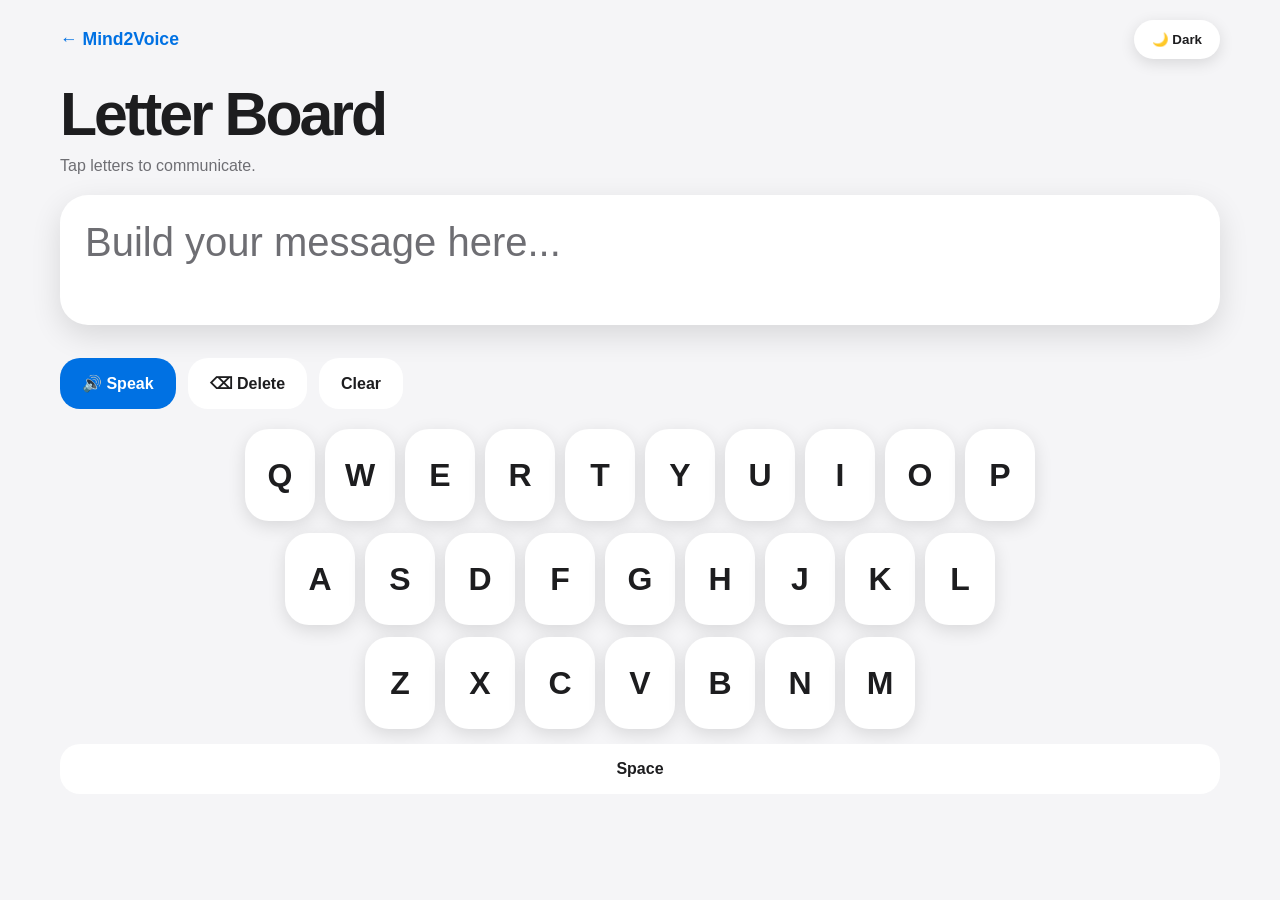
==== letterboard.html @ ad6561d9 "new" ====
<!DOCTYPE html>
<html lang="en">
<head>
<meta charset="UTF-8">
<meta name="viewport" content="width=device-width, initial-scale=1.0, viewport-fit=cover">

<meta name="apple-mobile-web-app-capable" content="yes">
<meta name="apple-mobile-web-app-title" content="Mind2Voice">

<title>Letter Board | Mind2Voice</title>

<style>

:root{
    --bg:#f5f5f7;
    --panel:#ffffff;
    --text:#1d1d1f;
    --muted:#6e6e73;
    --primary:#0071e3;
    --shadow:rgba(0,0,0,.12);
    --border:rgba(0,0,0,.08);
}

body.dark{
    --bg:#000000;
    --panel:#1c1c1e;
    --text:#f5f5f7;
    --muted:#a1a1a6;
    --primary:#0a84ff;
    --shadow:rgba(0,0,0,.4);
    --border:rgba(255,255,255,.1);
}

*{
    box-sizing:border-box;
    margin:0;
    padding:0;
}

body{
    background:var(--bg);
    color:var(--text);

    font-family:
    -apple-system,
    BlinkMacSystemFont,
    "SF Pro Display",
    "Segoe UI",
    sans-serif;

    min-height:100vh;

    transition:.25s;
}

.app{
    max-width:1200px;
    margin:auto;
    padding:20px;
}

.topbar{
    display:flex;
    justify-content:space-between;
    align-items:center;
    margin-bottom:20px;
}

.home-link{
    text-decoration:none;
    color:var(--primary);
    font-weight:700;
    font-size:1.1rem;
}

.theme-btn{
    border:none;
    border-radius:999px;
    padding:12px 18px;
    cursor:pointer;
    font-weight:700;

    color:var(--text);
    background:var(--panel);

    box-shadow:0 4px 15px var(--shadow);
}

h1{
    font-size:clamp(2rem,5vw,3.8rem);
    letter-spacing:-0.05em;
}

.subtitle{
    margin-top:8px;
    color:var(--muted);
    margin-bottom:20px;
}

.message{
    min-height:130px;

    background:var(--panel);

    border-radius:28px;

    padding:25px;

    font-size:
    clamp(1.7rem,4vw,2.5rem);

    box-shadow:
    0 10px 30px var(--shadow);

    margin-bottom:15px;

    overflow-wrap:anywhere;
}

.message:empty::before{
    content:"Build your message here...";
    color:var(--muted);
}

/* Prediction Bar */

.predictions{
    display:flex;
    flex-wrap:wrap;
    gap:10px;

    margin-bottom:18px;
}

.suggestion{

    border:none;

    border-radius:999px;

    padding:14px 18px;

    background:#e8f1ff;

    color:#0071e3;

    font-weight:700;

    cursor:pointer;

    font-size:1rem;
}

body.dark .suggestion{
    background:#11345a;
    color:#6eb8ff;
}

/* Controls */

.controls{
    display:flex;
    flex-wrap:wrap;
    gap:12px;
    margin-bottom:20px;
}

.action{

    border:none;

    border-radius:20px;

    padding:16px 22px;

    cursor:pointer;

    font-weight:700;

    font-size:1rem;
}

.primary{
    background:var(--primary);
    color:white;
}

.secondary{
    background:var(--panel);
    color:var(--text);
}

/* Keyboard */

.keyboard{
    display:flex;
    flex-direction:column;
    gap:12px;
}

.keyboard-row{
    display:flex;
    justify-content:center;
    gap:10px;
}

.key{

    min-width:70px;

    min-height:92px;

    border:none;

    border-radius:24px;

    background:var(--panel);

    color:var(--text);

    font-size:2rem;

    font-weight:800;

    cursor:pointer;

    box-shadow:
    0 5px 18px var(--shadow);

    transition:.15s;
}

.key:hover{
    transform:translateY(-2px);
}

.key:active{
    transform:scale(.96);
}

.space-btn{
    margin-top:15px;
    width:100%;
}

.status{
    margin-top:12px;
    color:var(--muted);
}

@media(max-width:768px){

    .key{
        min-width:0;
        flex:1;
        min-height:82px;
        font-size:1.7rem;
    }

    .keyboard-row{
        gap:6px;
    }

}

</style>
</head>
<body>

<div class="app">

    <div class="topbar">

        <a href="index.html"
        class="home-link">
            ← Mind2Voice
        </a>

        <button
        id="themeToggle"
        class="theme-btn">
            🌙 Dark
        </button>

    </div>

    <h1>Letter Board</h1>

    <p class="subtitle">
        Tap letters to communicate.
    </p>

    <div
    id="message"
    class="message"></div>

    <div
    id="predictions"
    class="predictions"></div>

    <div class="controls">

        <button
        id="speak"
        class="action primary">
            🔊 Speak
        </button>

        <button
        id="backspace"
        class="action secondary">
            ⌫ Delete
        </button>

        <button
        id="clear"
        class="action secondary">
            Clear
        </button>

    </div>

    <div
    id="keyboard"
    class="keyboard">
    </div>

    <button
    id="space"
    class="action secondary space-btn">
        Space
    </button>

    <p
    id="status"
    class="status">
    </p>

</div>

<script>

const message =
document.getElementById('message');

const status =
document.getElementById('status');

const keyboard =
document.getElementById('keyboard');

/* -------------------------
QWERTY Layout
------------------------- */

const keyboardRows = [

'QWERTYUIOP',
'ASDFGHJKL',
'ZXCVBNM'

];

function speakLetter(letter){

    if(
        !('speechSynthesis' in window)
    ) return;

    speechSynthesis.cancel();

    const utterance =
    new SpeechSynthesisUtterance(letter);

    utterance.rate = 1.2;

    speechSynthesis.speak(
        utterance
    );

}

function updatePredictions(){

    const predictionBar =
    document.getElementById(
    'predictions'
    );

    predictionBar.innerHTML = '';

    const text =
    message.textContent
    .trim()
    .toUpperCase();

    const map = {

        'I':[
            'NEED',
            'WANT',
            'AM'
        ],

        'I NEED':[
            'HELP',
            'WATER',
            'FOOD',
            'BATHROOM'
        ],

        'I WANT':[
            'WATER',
            'HOME',
            'FOOD',
            'TOY'
        ]

    };

    const suggestions =
    map[text] || [];

    suggestions.forEach(word=>{

        const btn =
        document.createElement('button');

        btn.className =
        'suggestion';

        btn.textContent =
        word;

        btn.onclick = ()=>{

            if(message.textContent){
                message.textContent +=
                ' ';
            }

            message.textContent +=
            word;

            updatePredictions();
        };

        predictionBar.appendChild(btn);

    });

}

function addLetter(letter){

    message.textContent += letter;

    speakLetter(letter);

    updatePredictions();

}

keyboardRows.forEach(row=>{

    const rowDiv =
    document.createElement('div');

    rowDiv.className =
    'keyboard-row';

    row.split('').forEach(letter=>{

        const btn =
        document.createElement('button');

        btn.className =
        'key';

        btn.textContent =
        letter;

        btn.onclick =
        ()=>addLetter(letter);

        rowDiv.appendChild(btn);

    });

    keyboard.appendChild(rowDiv);

});

/* Controls */

document.getElementById(
'space'
).onclick = ()=>{

    if(
        message.textContent &&
        !message.textContent.endsWith(' ')
    ){
        message.textContent += ' ';
    }

    updatePredictions();

};

document.getElementById(
'backspace'
).onclick = ()=>{

    message.textContent =
    message.textContent.slice(
    0,
    -1
    );

    updatePredictions();

};

document.getElementById(
'clear'
).onclick = ()=>{

    message.textContent = '';

    status.textContent =
    'Message cleared';

    updatePredictions();

};

document.getElementById(
'speak'
).onclick = ()=>{

    const text =
    message.textContent.trim();

    if(!text){
        status.textContent =
        'Create a message first.';
        return;
    }

    speechSynthesis.cancel();

    const speech =
    new SpeechSynthesisUtterance(
    text);

    speech.rate = .9;

    speech.onstart = ()=>{
        status.textContent =
        'Speaking...';
    };

    speech.onend = ()=>{
        status.textContent =
        '';
    };

    speechSynthesis.speak(
    speech
    );

};

/* Theme */

const themeToggle =
document.getElementById(
'themeToggle'
);

function updateTheme(){

    themeToggle.textContent =
    document.body.classList.contains(
    'dark'
    )
    ? '☀️ Light'
    : '🌙 Dark';

}

themeToggle.onclick = ()=>{

    document.body.classList.toggle(
    'dark'
    );

    localStorage.setItem(
    'theme',
    document.body.classList.contains(
    'dark'
    )
    ? 'dark'
    : 'light'
    );

    updateTheme();

};

const savedTheme =
localStorage.getItem(
'theme'
);

if(savedTheme){
    document.body.classList.toggle(
    'dark',
    savedTheme==='dark'
    );
}

updateTheme();

updatePredictions();

</script>

</body>
</html>
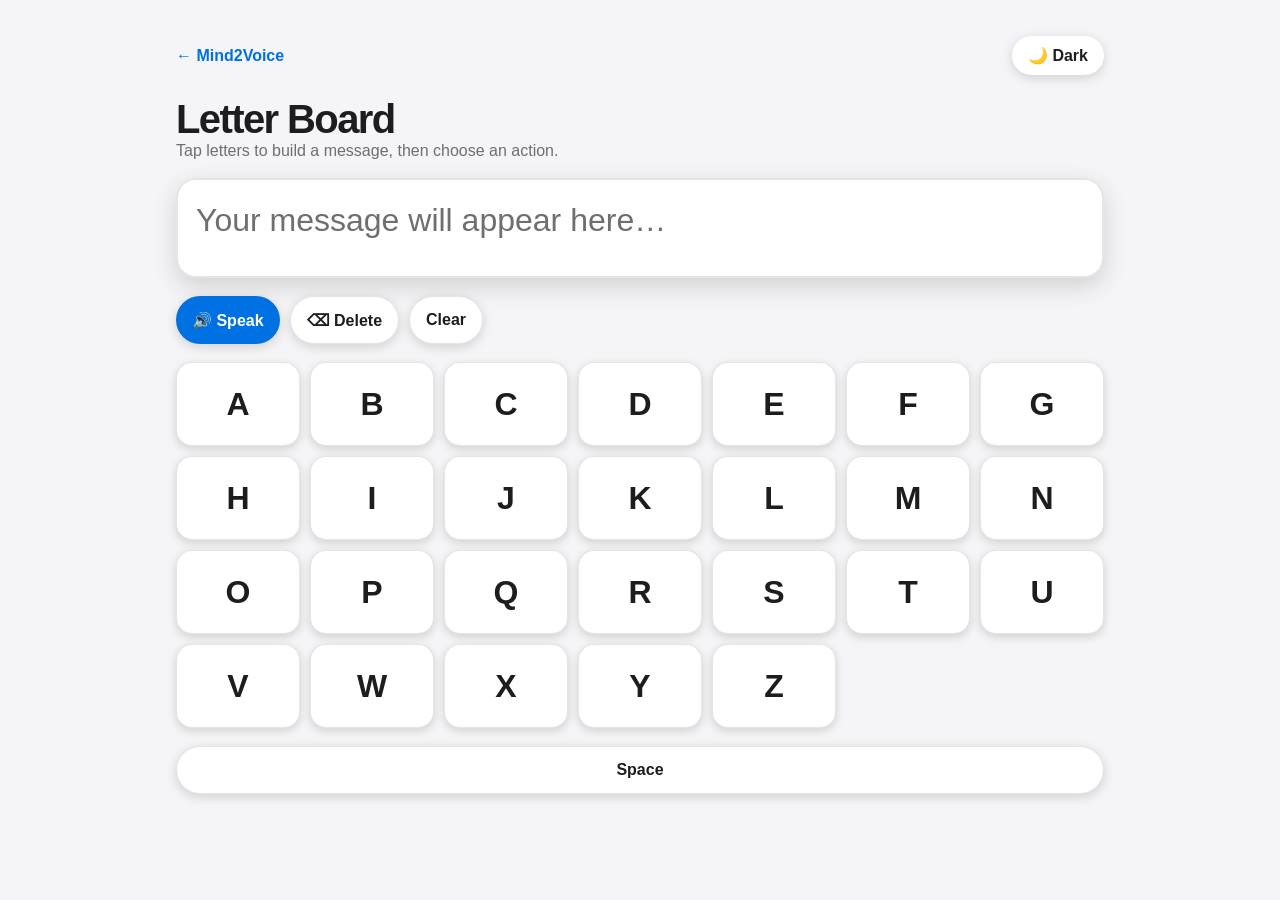
==== commit 664e4874: "new" ====
--- a/letterboard.html
+++ b/letterboard.html
@@ -3,629 +3,69 @@
 <head>
 <meta charset="UTF-8">
 <meta name="viewport" content="width=device-width, initial-scale=1.0, viewport-fit=cover">
-
 <meta name="apple-mobile-web-app-capable" content="yes">
+<meta name="apple-mobile-web-app-status-bar-style" content="default">
 <meta name="apple-mobile-web-app-title" content="Mind2Voice">
-
 <title>Letter Board | Mind2Voice</title>
-
 <style>
-
-:root{
-    --bg:#f5f5f7;
-    --panel:#ffffff;
-    --text:#1d1d1f;
-    --muted:#6e6e73;
-    --primary:#0071e3;
-    --shadow:rgba(0,0,0,.12);
-    --border:rgba(0,0,0,.08);
-}
-
-body.dark{
-    --bg:#000000;
-    --panel:#1c1c1e;
-    --text:#f5f5f7;
-    --muted:#a1a1a6;
-    --primary:#0a84ff;
-    --shadow:rgba(0,0,0,.4);
-    --border:rgba(255,255,255,.1);
-}
-
-*{
-    box-sizing:border-box;
-    margin:0;
-    padding:0;
-}
-
-body{
-    background:var(--bg);
-    color:var(--text);
-
-    font-family:
-    -apple-system,
-    BlinkMacSystemFont,
-    "SF Pro Display",
-    "Segoe UI",
-    sans-serif;
-
-    min-height:100vh;
-
-    transition:.25s;
-}
-
-.app{
-    max-width:1200px;
-    margin:auto;
-    padding:20px;
-}
-
-.topbar{
-    display:flex;
-    justify-content:space-between;
-    align-items:center;
-    margin-bottom:20px;
-}
-
-.home-link{
-    text-decoration:none;
-    color:var(--primary);
-    font-weight:700;
-    font-size:1.1rem;
-}
-
-.theme-btn{
-    border:none;
-    border-radius:999px;
-    padding:12px 18px;
-    cursor:pointer;
-    font-weight:700;
-
-    color:var(--text);
-    background:var(--panel);
-
-    box-shadow:0 4px 15px var(--shadow);
-}
-
-h1{
-    font-size:clamp(2rem,5vw,3.8rem);
-    letter-spacing:-0.05em;
-}
-
-.subtitle{
-    margin-top:8px;
-    color:var(--muted);
-    margin-bottom:20px;
-}
-
-.message{
-    min-height:130px;
-
-    background:var(--panel);
-
-    border-radius:28px;
-
-    padding:25px;
-
-    font-size:
-    clamp(1.7rem,4vw,2.5rem);
-
-    box-shadow:
-    0 10px 30px var(--shadow);
-
-    margin-bottom:15px;
-
-    overflow-wrap:anywhere;
-}
-
-.message:empty::before{
-    content:"Build your message here...";
-    color:var(--muted);
-}
-
-/* Prediction Bar */
-
-.predictions{
-    display:flex;
-    flex-wrap:wrap;
-    gap:10px;
-
-    margin-bottom:18px;
-}
-
-.suggestion{
-
-    border:none;
-
-    border-radius:999px;
-
-    padding:14px 18px;
-
-    background:#e8f1ff;
-
-    color:#0071e3;
-
-    font-weight:700;
-
-    cursor:pointer;
-
-    font-size:1rem;
-}
-
-body.dark .suggestion{
-    background:#11345a;
-    color:#6eb8ff;
-}
-
-/* Controls */
-
-.controls{
-    display:flex;
-    flex-wrap:wrap;
-    gap:12px;
-    margin-bottom:20px;
-}
-
-.action{
-
-    border:none;
-
-    border-radius:20px;
-
-    padding:16px 22px;
-
-    cursor:pointer;
-
-    font-weight:700;
-
-    font-size:1rem;
-}
-
-.primary{
-    background:var(--primary);
-    color:white;
-}
-
-.secondary{
-    background:var(--panel);
-    color:var(--text);
-}
-
-/* Keyboard */
-
-.keyboard{
-    display:flex;
-    flex-direction:column;
-    gap:12px;
-}
-
-.keyboard-row{
-    display:flex;
-    justify-content:center;
-    gap:10px;
-}
-
-.key{
-
-    min-width:70px;
-
-    min-height:92px;
-
-    border:none;
-
-    border-radius:24px;
-
-    background:var(--panel);
-
-    color:var(--text);
-
-    font-size:2rem;
-
-    font-weight:800;
-
-    cursor:pointer;
-
-    box-shadow:
-    0 5px 18px var(--shadow);
-
-    transition:.15s;
-}
-
-.key:hover{
-    transform:translateY(-2px);
-}
-
-.key:active{
-    transform:scale(.96);
-}
-
-.space-btn{
-    margin-top:15px;
-    width:100%;
-}
-
-.status{
-    margin-top:12px;
-    color:var(--muted);
-}
-
-@media(max-width:768px){
-
-    .key{
-        min-width:0;
-        flex:1;
-        min-height:82px;
-        font-size:1.7rem;
-    }
-
-    .keyboard-row{
-        gap:6px;
-    }
-
-}
-
+:root{color-scheme:light;--bg:#f5f5f7;--text:#1d1d1f;--muted:#6e6e73;--primary:#0071e3;--panel:#fff;--key:#fff;--border:rgba(0,0,0,.1);--shadow:rgba(0,0,0,.15)}
+body.dark{color-scheme:dark;--bg:#000;--text:#f5f5f7;--muted:#a1a1a6;--primary:#0a84ff;--panel:#1c1c1e;--key:#2c2c2e;--border:rgba(255,255,255,.12);--shadow:rgba(0,0,0,.45)}
+*{box-sizing:border-box}body{margin:0;min-height:100vh;background:var(--bg);color:var(--text);font-family:-apple-system,BlinkMacSystemFont,"Segoe UI",sans-serif;transition:background .2s,color .2s}.app{width:min(100%,1000px);min-height:100vh;margin:auto;padding:clamp(16px,4vw,36px);display:flex;flex-direction:column;gap:18px}.topbar{display:flex;align-items:center;justify-content:space-between;gap:12px}.topbar a,.topbar button{font:inherit}.topbar a{color:var(--primary);text-decoration:none;font-weight:700}.topbar button,.action{border:0;border-radius:999px;padding:10px 16px;background:var(--panel);color:var(--text);font-weight:700;cursor:pointer;box-shadow:0 3px 12px var(--shadow)}h1{font-size:clamp(1.7rem,4vw,2.5rem);letter-spacing:-.04em;margin:4px 0 0}.hint{margin:0;color:var(--muted)}.message{min-height:100px;padding:18px;background:var(--panel);border:2px solid var(--border);border-radius:20px;font-size:clamp(1.4rem,3.5vw,2rem);line-height:1.4;overflow-wrap:anywhere;box-shadow:0 8px 24px var(--shadow)}.message:empty:before{content:"Your message will appear here…";color:var(--muted)}.controls{display:flex;flex-wrap:wrap;gap:10px}.action{background:var(--primary);color:#fff;font-size:1rem;min-height:48px}.action.secondary{background:var(--panel);color:var(--text);border:1px solid var(--border)}.keyboard{display:grid;grid-template-columns:repeat(7,minmax(0,1fr));gap:10px}.key{min-height:clamp(54px,9vw,84px);border:1px solid var(--border);border-radius:16px;background:var(--key);color:var(--text);font-size:clamp(1.2rem,4vw,2rem);font-weight:700;cursor:pointer;box-shadow:0 3px 10px var(--shadow);touch-action:manipulation}.key:active,.action:active{transform:scale(.97)}button:focus-visible,a:focus-visible{outline:3px solid var(--primary);outline-offset:3px}.status{min-height:1.4em;color:var(--muted);font-size:.9rem}.space-action{width:100%}@media(max-width:520px){.app{padding:16px 12px}.keyboard{gap:7px}.key{border-radius:12px}.message{min-height:86px}.controls{gap:8px}.action{flex:1;padding:10px 12px}}
 </style>
 </head>
 <body>
-
-<div class="app">
-
-    <div class="topbar">
-
-        <a href="index.html"
-        class="home-link">
-            ← Mind2Voice
-        </a>
-
-        <button
-        id="themeToggle"
-        class="theme-btn">
-            🌙 Dark
-        </button>
-
-    </div>
-
-    <h1>Letter Board</h1>
-
-    <p class="subtitle">
-        Tap letters to communicate.
-    </p>
-
-    <div
-    id="message"
-    class="message"></div>
-
-    <div
-    id="predictions"
-    class="predictions"></div>
-
-    <div class="controls">
-
-        <button
-        id="speak"
-        class="action primary">
-            🔊 Speak
-        </button>
-
-        <button
-        id="backspace"
-        class="action secondary">
-            ⌫ Delete
-        </button>
-
-        <button
-        id="clear"
-        class="action secondary">
-            Clear
-        </button>
-
-    </div>
-
-    <div
-    id="keyboard"
-    class="keyboard">
-    </div>
-
-    <button
-    id="space"
-    class="action secondary space-btn">
-        Space
-    </button>
-
-    <p
-    id="status"
-    class="status">
-    </p>
-
-</div>
-
+<main class="app">
+	<header class="topbar">
+		<a href="index.html" aria-label="Back to Mind2Voice home">← Mind2Voice</a>
+		<button id="themeToggle" type="button" aria-label="Toggle dark mode">🌙 Dark</button>
+	</header>
+	<section aria-labelledby="title">
+		<h1 id="title">Letter Board</h1>
+		<p class="hint">Tap letters to build a message, then choose an action.</p>
+	</section>
+	<div id="message" class="message" role="status" aria-live="polite" aria-label="Composed message"></div>
+	<div class="controls" aria-label="Message controls">
+		<button class="action" id="speak" type="button">🔊 Speak</button>
+		<button class="action secondary" id="backspace" type="button" aria-label="Delete last character">⌫ Delete</button>
+		<button class="action secondary" id="clear" type="button">Clear</button>
+	</div>
+	<div class="keyboard" id="keyboard" role="group" aria-label="Letter keys"></div>
+	<button class="action secondary space-action" id="space" type="button">Space</button>
+	<p class="status" id="status" aria-live="polite"></p>
+</main>
 <script>
-
-const message =
-document.getElementById('message');
-
-const status =
-document.getElementById('status');
-
-const keyboard =
-document.getElementById('keyboard');
-
-/* -------------------------
-QWERTY Layout
-------------------------- */
-
-const keyboardRows = [
-
-'QWERTYUIOP',
-'ASDFGHJKL',
-'ZXCVBNM'
-
-];
-
-function speakLetter(letter){
-
-    if(
-        !('speechSynthesis' in window)
-    ) return;
-
-    speechSynthesis.cancel();
-
-    const utterance =
-    new SpeechSynthesisUtterance(letter);
-
-    utterance.rate = 1.2;
-
-    speechSynthesis.speak(
-        utterance
-    );
-
-}
-
-function updatePredictions(){
-
-    const predictionBar =
-    document.getElementById(
-    'predictions'
-    );
-
-    predictionBar.innerHTML = '';
-
-    const text =
-    message.textContent
-    .trim()
-    .toUpperCase();
-
-    const map = {
-
-        'I':[
-            'NEED',
-            'WANT',
-            'AM'
-        ],
-
-        'I NEED':[
-            'HELP',
-            'WATER',
-            'FOOD',
-            'BATHROOM'
-        ],
-
-        'I WANT':[
-            'WATER',
-            'HOME',
-            'FOOD',
-            'TOY'
-        ]
-
-    };
-
-    const suggestions =
-    map[text] || [];
-
-    suggestions.forEach(word=>{
-
-        const btn =
-        document.createElement('button');
-
-        btn.className =
-        'suggestion';
-
-        btn.textContent =
-        word;
-
-        btn.onclick = ()=>{
-
-            if(message.textContent){
-                message.textContent +=
-                ' ';
-            }
-
-            message.textContent +=
-            word;
-
-            updatePredictions();
-        };
-
-        predictionBar.appendChild(btn);
-
-    });
-
-}
-
-function addLetter(letter){
-
-    message.textContent += letter;
-
-    speakLetter(letter);
-
-    updatePredictions();
-
-}
-
-keyboardRows.forEach(row=>{
-
-    const rowDiv =
-    document.createElement('div');
-
-    rowDiv.className =
-    'keyboard-row';
-
-    row.split('').forEach(letter=>{
-
-        const btn =
-        document.createElement('button');
-
-        btn.className =
-        'key';
-
-        btn.textContent =
-        letter;
-
-        btn.onclick =
-        ()=>addLetter(letter);
-
-        rowDiv.appendChild(btn);
-
-    });
-
-    keyboard.appendChild(rowDiv);
-
+const message=document.getElementById('message');
+const status=document.getElementById('status');
+const keyboard=document.getElementById('keyboard');
+const keys='ABCDEFGHIJKLMNOPQRSTUVWXYZ'.split('');
+keys.forEach(letter=>{
+	const button=document.createElement('button');
+	button.type='button';button.className='key';button.textContent=letter;
+	button.setAttribute('aria-label',letter);
+	button.addEventListener('click',()=>{message.textContent+=letter;status.textContent='';});
+	keyboard.appendChild(button);
 });
-
-/* Controls */
-
-document.getElementById(
-'space'
-).onclick = ()=>{
-
-    if(
-        message.textContent &&
-        !message.textContent.endsWith(' ')
-    ){
-        message.textContent += ' ';
-    }
-
-    updatePredictions();
-
-};
-
-document.getElementById(
-'backspace'
-).onclick = ()=>{
-
-    message.textContent =
-    message.textContent.slice(
-    0,
-    -1
-    );
-
-    updatePredictions();
-
-};
-
-document.getElementById(
-'clear'
-).onclick = ()=>{
-
-    message.textContent = '';
-
-    status.textContent =
-    'Message cleared';
-
-    updatePredictions();
-
-};
-
-document.getElementById(
-'speak'
-).onclick = ()=>{
-
-    const text =
-    message.textContent.trim();
-
-    if(!text){
-        status.textContent =
-        'Create a message first.';
-        return;
-    }
-
-    speechSynthesis.cancel();
-
-    const speech =
-    new SpeechSynthesisUtterance(
-    text);
-
-    speech.rate = .9;
-
-    speech.onstart = ()=>{
-        status.textContent =
-        'Speaking...';
-    };
-
-    speech.onend = ()=>{
-        status.textContent =
-        '';
-    };
-
-    speechSynthesis.speak(
-    speech
-    );
-
-};
-
-/* Theme */
-
-const themeToggle =
-document.getElementById(
-'themeToggle'
-);
-
-function updateTheme(){
-
-    themeToggle.textContent =
-    document.body.classList.contains(
-    'dark'
-    )
-    ? '☀️ Light'
-    : '🌙 Dark';
-
-}
-
-themeToggle.onclick = ()=>{
-
-    document.body.classList.toggle(
-    'dark'
-    );
-
-    localStorage.setItem(
-    'theme',
-    document.body.classList.contains(
-    'dark'
-    )
-    ? 'dark'
-    : 'light'
-    );
-
-    updateTheme();
-
-};
-
-const savedTheme =
-localStorage.getItem(
-'theme'
-);
-
-if(savedTheme){
-    document.body.classList.toggle(
-    'dark',
-    savedTheme==='dark'
-    );
-}
-
+document.getElementById('space').addEventListener('click',()=>{if(message.textContent&&!message.textContent.endsWith(' '))message.textContent+=' ';});
+document.getElementById('backspace').addEventListener('click',()=>{message.textContent=message.textContent.slice(0,-1);});
+document.getElementById('clear').addEventListener('click',()=>{message.textContent='';status.textContent='Message cleared.';});
+document.getElementById('speak').addEventListener('click',()=>{
+	const text=message.textContent.trim();
+	if(!text){status.textContent='Add a message before speaking.';return;}
+	if(!('speechSynthesis' in window)){status.textContent='Speech is not available in this browser.';return;}
+	window.speechSynthesis.cancel();
+	const utterance=new SpeechSynthesisUtterance(text);
+	utterance.onstart=()=>{status.textContent='Speaking…';};
+	utterance.onend=()=>{status.textContent='';};
+	utterance.onerror=()=>{status.textContent='Speech could not be played.';};
+	window.speechSynthesis.speak(utterance);
+});
+const themeToggle=document.getElementById('themeToggle');
+function updateTheme(){const dark=document.body.classList.contains('dark');themeToggle.textContent=dark?'☀️ Light':'🌙 Dark';themeToggle.setAttribute('aria-label',dark?'Switch to light mode':'Switch to dark mode');}
+themeToggle.addEventListener('click',()=>{document.body.classList.toggle('dark');localStorage.setItem('theme',document.body.classList.contains('dark')?'dark':'light');updateTheme();});
+const savedTheme=localStorage.getItem('theme');
+if(savedTheme)document.body.classList.toggle('dark',savedTheme==='dark');
+else document.body.classList.toggle('dark',window.matchMedia('(prefers-color-scheme: dark)').matches);
 updateTheme();
-
-updatePredictions();
-
 </script>
-
 </body>
-</html>+</html>
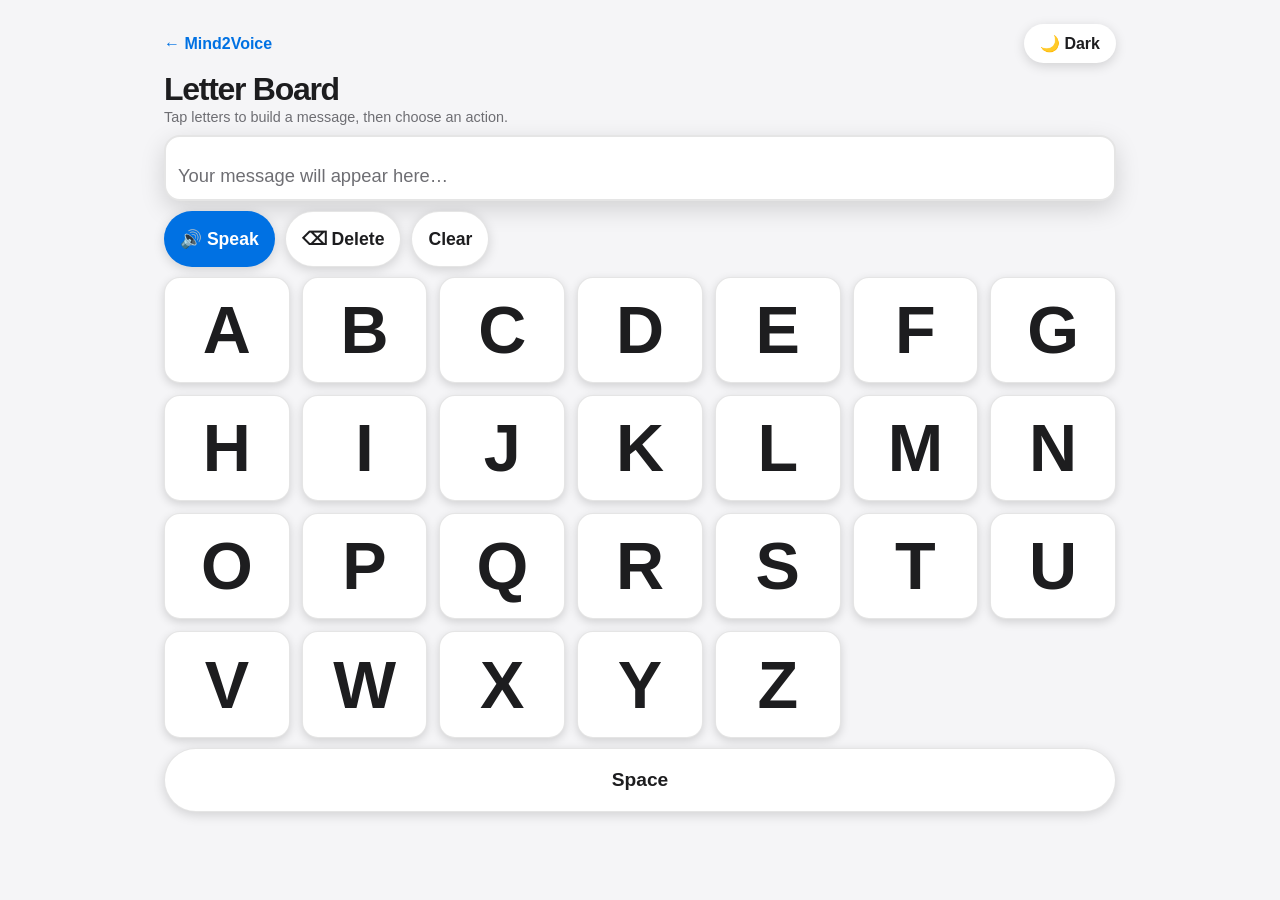
==== commit 034e9c8a: "new" ====
--- a/letterboard.html
+++ b/letterboard.html
@@ -10,7 +10,7 @@
 <style>
 :root{color-scheme:light;--bg:#f5f5f7;--text:#1d1d1f;--muted:#6e6e73;--primary:#0071e3;--panel:#fff;--key:#fff;--border:rgba(0,0,0,.1);--shadow:rgba(0,0,0,.15)}
 body.dark{color-scheme:dark;--bg:#000;--text:#f5f5f7;--muted:#a1a1a6;--primary:#0a84ff;--panel:#1c1c1e;--key:#2c2c2e;--border:rgba(255,255,255,.12);--shadow:rgba(0,0,0,.45)}
-*{box-sizing:border-box}body{margin:0;min-height:100vh;background:var(--bg);color:var(--text);font-family:-apple-system,BlinkMacSystemFont,"Segoe UI",sans-serif;transition:background .2s,color .2s}.app{width:min(100%,1000px);min-height:100vh;margin:auto;padding:clamp(16px,4vw,36px);display:flex;flex-direction:column;gap:18px}.topbar{display:flex;align-items:center;justify-content:space-between;gap:12px}.topbar a,.topbar button{font:inherit}.topbar a{color:var(--primary);text-decoration:none;font-weight:700}.topbar button,.action{border:0;border-radius:999px;padding:10px 16px;background:var(--panel);color:var(--text);font-weight:700;cursor:pointer;box-shadow:0 3px 12px var(--shadow)}h1{font-size:clamp(1.7rem,4vw,2.5rem);letter-spacing:-.04em;margin:4px 0 0}.hint{margin:0;color:var(--muted)}.message{min-height:100px;padding:18px;background:var(--panel);border:2px solid var(--border);border-radius:20px;font-size:clamp(1.4rem,3.5vw,2rem);line-height:1.4;overflow-wrap:anywhere;box-shadow:0 8px 24px var(--shadow)}.message:empty:before{content:"Your message will appear here…";color:var(--muted)}.controls{display:flex;flex-wrap:wrap;gap:10px}.action{background:var(--primary);color:#fff;font-size:1rem;min-height:48px}.action.secondary{background:var(--panel);color:var(--text);border:1px solid var(--border)}.keyboard{display:grid;grid-template-columns:repeat(7,minmax(0,1fr));gap:10px}.key{min-height:clamp(54px,9vw,84px);border:1px solid var(--border);border-radius:16px;background:var(--key);color:var(--text);font-size:clamp(1.2rem,4vw,2rem);font-weight:700;cursor:pointer;box-shadow:0 3px 10px var(--shadow);touch-action:manipulation}.key:active,.action:active{transform:scale(.97)}button:focus-visible,a:focus-visible{outline:3px solid var(--primary);outline-offset:3px}.status{min-height:1.4em;color:var(--muted);font-size:.9rem}.space-action{width:100%}@media(max-width:520px){.app{padding:16px 12px}.keyboard{gap:7px}.key{border-radius:12px}.message{min-height:86px}.controls{gap:8px}.action{flex:1;padding:10px 12px}}
+*{box-sizing:border-box}body{margin:0;min-height:100vh;overflow-y:auto;-webkit-overflow-scrolling:touch;background:var(--bg);color:var(--text);font-family:-apple-system,BlinkMacSystemFont,"Segoe UI",sans-serif;transition:background .2s,color .2s}.app{width:min(100%,1000px);min-height:100vh;margin:auto;padding:clamp(16px,3vw,24px);display:flex;flex-direction:column;gap:10px}.topbar{display:flex;align-items:center;justify-content:space-between;gap:12px}.topbar a,.topbar button{font:inherit}.topbar a{color:var(--primary);text-decoration:none;font-weight:700}.topbar button,.action{border:0;border-radius:999px;padding:10px 16px;background:var(--panel);color:var(--text);font-weight:700;cursor:pointer;box-shadow:0 3px 12px var(--shadow)}h1{font-size:clamp(1.45rem,3.5vw,2rem);line-height:1.05;letter-spacing:-.04em;margin:0}.hint{margin:2px 0 0;color:var(--muted);font-size:.9rem;line-height:1.15}.message{min-height:56px;padding:8px 12px;background:var(--panel);border:2px solid var(--border);border-radius:16px;font-size:clamp(1.5rem,4vw,2.5rem);line-height:1.15;overflow-wrap:anywhere;box-shadow:0 8px 24px var(--shadow)}.message:empty:before{content:"Your message will appear here…";color:var(--muted);font-size:clamp(.9rem,2.5vw,1.15rem);line-height:1.1}.controls{display:flex;flex-wrap:wrap;gap:10px}.action{background:var(--primary);color:#fff;font-size:1.1rem;min-height:56px}.action.secondary{background:var(--panel);color:var(--text);border:1px solid var(--border)}.keyboard{display:grid;grid-template-columns:repeat(7,minmax(0,1fr));gap:12px;flex:1}.key{min-height:clamp(64px,10vh,120px);border:1px solid var(--border);border-radius:16px;background:var(--key);color:var(--text);font-size:clamp(2.2rem,5.2vw,4.5rem);font-weight:700;cursor:pointer;box-shadow:0 3px 10px var(--shadow);touch-action:manipulation}.key:active,.action:active{transform:scale(.97)}button:focus-visible,a:focus-visible{outline:3px solid var(--primary);outline-offset:3px}.status{min-height:1.4em;color:var(--muted);font-size:1rem}.space-action{width:100%;min-height:64px;font-size:1.2rem}@media(max-width:520px){.app{padding:16px 12px}.keyboard{gap:7px}.key{border-radius:12px}.message{min-height:50px}.controls{gap:8px}.action{flex:1;padding:10px 12px}}
 </style>
 </head>
 <body>
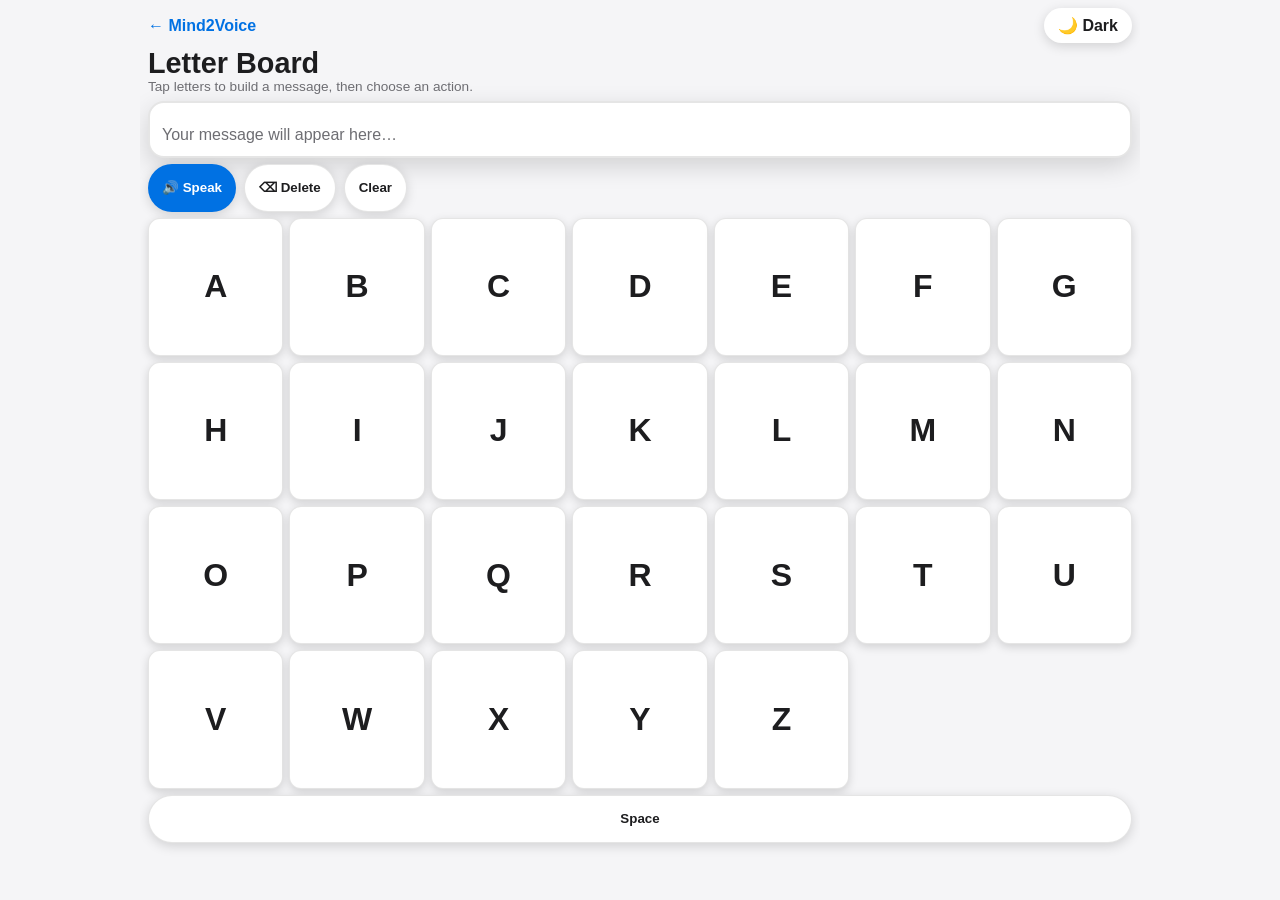
==== commit 33976793: "new1" ====
--- a/letterboard.html
+++ b/letterboard.html
@@ -6,66 +6,350 @@
 <meta name="apple-mobile-web-app-capable" content="yes">
 <meta name="apple-mobile-web-app-status-bar-style" content="default">
 <meta name="apple-mobile-web-app-title" content="Mind2Voice">
+
 <title>Letter Board | Mind2Voice</title>
+
 <style>
-:root{color-scheme:light;--bg:#f5f5f7;--text:#1d1d1f;--muted:#6e6e73;--primary:#0071e3;--panel:#fff;--key:#fff;--border:rgba(0,0,0,.1);--shadow:rgba(0,0,0,.15)}
-body.dark{color-scheme:dark;--bg:#000;--text:#f5f5f7;--muted:#a1a1a6;--primary:#0a84ff;--panel:#1c1c1e;--key:#2c2c2e;--border:rgba(255,255,255,.12);--shadow:rgba(0,0,0,.45)}
-*{box-sizing:border-box}body{margin:0;min-height:100vh;overflow-y:auto;-webkit-overflow-scrolling:touch;background:var(--bg);color:var(--text);font-family:-apple-system,BlinkMacSystemFont,"Segoe UI",sans-serif;transition:background .2s,color .2s}.app{width:min(100%,1000px);min-height:100vh;margin:auto;padding:clamp(16px,3vw,24px);display:flex;flex-direction:column;gap:10px}.topbar{display:flex;align-items:center;justify-content:space-between;gap:12px}.topbar a,.topbar button{font:inherit}.topbar a{color:var(--primary);text-decoration:none;font-weight:700}.topbar button,.action{border:0;border-radius:999px;padding:10px 16px;background:var(--panel);color:var(--text);font-weight:700;cursor:pointer;box-shadow:0 3px 12px var(--shadow)}h1{font-size:clamp(1.45rem,3.5vw,2rem);line-height:1.05;letter-spacing:-.04em;margin:0}.hint{margin:2px 0 0;color:var(--muted);font-size:.9rem;line-height:1.15}.message{min-height:56px;padding:8px 12px;background:var(--panel);border:2px solid var(--border);border-radius:16px;font-size:clamp(1.5rem,4vw,2.5rem);line-height:1.15;overflow-wrap:anywhere;box-shadow:0 8px 24px var(--shadow)}.message:empty:before{content:"Your message will appear here…";color:var(--muted);font-size:clamp(.9rem,2.5vw,1.15rem);line-height:1.1}.controls{display:flex;flex-wrap:wrap;gap:10px}.action{background:var(--primary);color:#fff;font-size:1.1rem;min-height:56px}.action.secondary{background:var(--panel);color:var(--text);border:1px solid var(--border)}.keyboard{display:grid;grid-template-columns:repeat(7,minmax(0,1fr));gap:12px;flex:1}.key{min-height:clamp(64px,10vh,120px);border:1px solid var(--border);border-radius:16px;background:var(--key);color:var(--text);font-size:clamp(2.2rem,5.2vw,4.5rem);font-weight:700;cursor:pointer;box-shadow:0 3px 10px var(--shadow);touch-action:manipulation}.key:active,.action:active{transform:scale(.97)}button:focus-visible,a:focus-visible{outline:3px solid var(--primary);outline-offset:3px}.status{min-height:1.4em;color:var(--muted);font-size:1rem}.space-action{width:100%;min-height:64px;font-size:1.2rem}@media(max-width:520px){.app{padding:16px 12px}.keyboard{gap:7px}.key{border-radius:12px}.message{min-height:50px}.controls{gap:8px}.action{flex:1;padding:10px 12px}}
+:root{
+    color-scheme:light;
+    --bg:#f5f5f7;
+    --text:#1d1d1f;
+    --muted:#6e6e73;
+    --primary:#0071e3;
+    --panel:#fff;
+    --key:#fff;
+    --border:rgba(0,0,0,.1);
+    --shadow:rgba(0,0,0,.15);
+}
+
+body.dark{
+    color-scheme:dark;
+    --bg:#000;
+    --text:#f5f5f7;
+    --muted:#a1a1a6;
+    --primary:#0a84ff;
+    --panel:#1c1c1e;
+    --key:#2c2c2e;
+    --border:rgba(255,255,255,.12);
+    --shadow:rgba(0,0,0,.45);
+}
+
+*{
+    box-sizing:border-box;
+}
+
+html,
+body{
+    margin:0;
+    width:100%;
+    height:100%;
+    overflow:hidden;
+}
+
+body{
+    background:var(--bg);
+    color:var(--text);
+    font-family:-apple-system,BlinkMacSystemFont,"Segoe UI",sans-serif;
+    transition:background .2s,color .2s;
+}
+
+.app{
+    width:min(100%,1000px);
+    height:100vh;
+    margin:auto;
+    padding:8px;
+    display:flex;
+    flex-direction:column;
+    gap:6px;
+    overflow:hidden;
+}
+
+.topbar{
+    display:flex;
+    align-items:center;
+    justify-content:space-between;
+    gap:12px;
+}
+
+.topbar a,
+.topbar button{
+    font:inherit;
+}
+
+.topbar a{
+    color:var(--primary);
+    text-decoration:none;
+    font-weight:700;
+}
+
+.topbar button,
+.action{
+    border:0;
+    border-radius:999px;
+    padding:8px 14px;
+    background:var(--panel);
+    color:var(--text);
+    font-weight:700;
+    cursor:pointer;
+    box-shadow:0 3px 12px var(--shadow);
+}
+
+h1{
+    font-size:clamp(1.2rem,2.5vw,1.8rem);
+    line-height:1;
+    margin:0;
+}
+
+.hint{
+    margin:2px 0 0;
+    color:var(--muted);
+    font-size:.85rem;
+    line-height:1.1;
+}
+
+.message{
+    min-height:50px;
+    padding:8px 12px;
+    background:var(--panel);
+    border:2px solid var(--border);
+    border-radius:16px;
+    font-size:clamp(1.2rem,2.6vw,2rem);
+    line-height:1.15;
+    overflow-wrap:anywhere;
+    box-shadow:0 8px 24px var(--shadow);
+}
+
+.message:empty:before{
+    content:"Your message will appear here…";
+    color:var(--muted);
+    font-size:1rem;
+}
+
+.controls{
+    display:flex;
+    flex-wrap:wrap;
+    gap:8px;
+}
+
+.action{
+    min-height:48px;
+}
+
+.action.secondary{
+    background:var(--panel);
+    color:var(--text);
+    border:1px solid var(--border);
+}
+
+.action:not(.secondary){
+    background:var(--primary);
+    color:#fff;
+}
+
+.keyboard{
+    flex:1;
+    min-height:0;
+    display:grid;
+    grid-template-columns:repeat(7,minmax(0,1fr));
+    gap:6px;
+}
+
+.key{
+    width:100%;
+    height:100%;
+    min-height:0;
+    border:1px solid var(--border);
+    border-radius:12px;
+    background:var(--key);
+    color:var(--text);
+    font-size:clamp(1.2rem,2.5vw,2.5rem);
+    font-weight:700;
+    cursor:pointer;
+    box-shadow:0 3px 10px var(--shadow);
+    touch-action:manipulation;
+}
+
+.key:active,
+.action:active{
+    transform:scale(.97);
+}
+
+button:focus-visible,
+a:focus-visible{
+    outline:3px solid var(--primary);
+    outline-offset:3px;
+}
+
+.space-action{
+    width:100%;
+    min-height:48px;
+}
+
+.status{
+    min-height:1.2em;
+    color:var(--muted);
+    font-size:.85rem;
+}
+
+@media (max-width:520px){
+    .app{
+        padding:6px;
+        gap:4px;
+    }
+
+    .keyboard{
+        gap:4px;
+    }
+
+    .key{
+        font-size:1.1rem;
+    }
+
+    .message{
+        min-height:44px;
+        font-size:1.1rem;
+    }
+}
 </style>
 </head>
+
 <body>
+
 <main class="app">
-	<header class="topbar">
-		<a href="index.html" aria-label="Back to Mind2Voice home">← Mind2Voice</a>
-		<button id="themeToggle" type="button" aria-label="Toggle dark mode">🌙 Dark</button>
-	</header>
-	<section aria-labelledby="title">
-		<h1 id="title">Letter Board</h1>
-		<p class="hint">Tap letters to build a message, then choose an action.</p>
-	</section>
-	<div id="message" class="message" role="status" aria-live="polite" aria-label="Composed message"></div>
-	<div class="controls" aria-label="Message controls">
-		<button class="action" id="speak" type="button">🔊 Speak</button>
-		<button class="action secondary" id="backspace" type="button" aria-label="Delete last character">⌫ Delete</button>
-		<button class="action secondary" id="clear" type="button">Clear</button>
-	</div>
-	<div class="keyboard" id="keyboard" role="group" aria-label="Letter keys"></div>
-	<button class="action secondary space-action" id="space" type="button">Space</button>
-	<p class="status" id="status" aria-live="polite"></p>
+
+    <header class="topbar">
+        <a href="index.html">← Mind2Voice</a>
+        <button id="themeToggle" type="button">🌙 Dark</button>
+    </header>
+
+    <section>
+        <h1>Letter Board</h1>
+        <p class="hint">Tap letters to build a message, then choose an action.</p>
+    </section>
+
+    <div id="message" class="message"></div>
+
+    <div class="controls">
+        <button class="action" id="speak">🔊 Speak</button>
+        <button class="action secondary" id="backspace">⌫ Delete</button>
+        <button class="action secondary" id="clear">Clear</button>
+    </div>
+
+    <div class="keyboard" id="keyboard"></div>
+
+    <button class="action secondary space-action" id="space">
+        Space
+    </button>
+
+    <p class="status" id="status"></p>
+
 </main>
+
 <script>
 const message=document.getElementById('message');
 const status=document.getElementById('status');
 const keyboard=document.getElementById('keyboard');
-const keys='ABCDEFGHIJKLMNOPQRSTUVWXYZ'.split('');
-keys.forEach(letter=>{
-	const button=document.createElement('button');
-	button.type='button';button.className='key';button.textContent=letter;
-	button.setAttribute('aria-label',letter);
-	button.addEventListener('click',()=>{message.textContent+=letter;status.textContent='';});
-	keyboard.appendChild(button);
-});
-document.getElementById('space').addEventListener('click',()=>{if(message.textContent&&!message.textContent.endsWith(' '))message.textContent+=' ';});
-document.getElementById('backspace').addEventListener('click',()=>{message.textContent=message.textContent.slice(0,-1);});
-document.getElementById('clear').addEventListener('click',()=>{message.textContent='';status.textContent='Message cleared.';});
+
+'ABCDEFGHIJKLMNOPQRSTUVWXYZ'.split('').forEach(letter=>{
+    const button=document.createElement('button');
+    button.type='button';
+    button.className='key';
+    button.textContent=letter;
+
+    button.addEventListener('click',()=>{
+        message.textContent+=letter;
+        status.textContent='';
+    });
+
+    keyboard.appendChild(button);
+});
+
+document.getElementById('space').addEventListener('click',()=>{
+    if(message.textContent &&
+       !message.textContent.endsWith(' ')){
+        message.textContent+=' ';
+    }
+});
+
+document.getElementById('backspace').addEventListener('click',()=>{
+    message.textContent=message.textContent.slice(0,-1);
+});
+
+document.getElementById('clear').addEventListener('click',()=>{
+    message.textContent='';
+    status.textContent='Message cleared.';
+});
+
 document.getElementById('speak').addEventListener('click',()=>{
-	const text=message.textContent.trim();
-	if(!text){status.textContent='Add a message before speaking.';return;}
-	if(!('speechSynthesis' in window)){status.textContent='Speech is not available in this browser.';return;}
-	window.speechSynthesis.cancel();
-	const utterance=new SpeechSynthesisUtterance(text);
-	utterance.onstart=()=>{status.textContent='Speaking…';};
-	utterance.onend=()=>{status.textContent='';};
-	utterance.onerror=()=>{status.textContent='Speech could not be played.';};
-	window.speechSynthesis.speak(utterance);
-});
+    const text=message.textContent.trim();
+
+    if(!text){
+        status.textContent='Add a message before speaking.';
+        return;
+    }
+
+    if(!('speechSynthesis' in window)){
+        status.textContent='Speech is not available.';
+        return;
+    }
+
+    speechSynthesis.cancel();
+
+    const utterance=new SpeechSynthesisUtterance(text);
+
+    utterance.onstart=()=>{
+        status.textContent='Speaking...';
+    };
+
+    utterance.onend=()=>{
+        status.textContent='';
+    };
+
+    utterance.onerror=()=>{
+        status.textContent='Speech could not be played.';
+    };
+
+    speechSynthesis.speak(utterance);
+});
+
 const themeToggle=document.getElementById('themeToggle');
-function updateTheme(){const dark=document.body.classList.contains('dark');themeToggle.textContent=dark?'☀️ Light':'🌙 Dark';themeToggle.setAttribute('aria-label',dark?'Switch to light mode':'Switch to dark mode');}
-themeToggle.addEventListener('click',()=>{document.body.classList.toggle('dark');localStorage.setItem('theme',document.body.classList.contains('dark')?'dark':'light');updateTheme();});
+
+function updateTheme(){
+    const dark=document.body.classList.contains('dark');
+
+    themeToggle.textContent=
+        dark ? '☀️ Light' : '🌙 Dark';
+}
+
+themeToggle.addEventListener('click',()=>{
+    document.body.classList.toggle('dark');
+
+    localStorage.setItem(
+        'theme',
+        document.body.classList.contains('dark')
+        ? 'dark'
+        : 'light'
+    );
+
+    updateTheme();
+});
+
 const savedTheme=localStorage.getItem('theme');
-if(savedTheme)document.body.classList.toggle('dark',savedTheme==='dark');
-else document.body.classList.toggle('dark',window.matchMedia('(prefers-color-scheme: dark)').matches);
+
+if(savedTheme){
+    document.body.classList.toggle(
+        'dark',
+        savedTheme==='dark'
+    );
+}else{
+    document.body.classList.toggle(
+        'dark',
+        window.matchMedia('(prefers-color-scheme: dark)').matches
+    );
+}
+
 updateTheme();
 </script>
+
 </body>
-</html>
+</html>
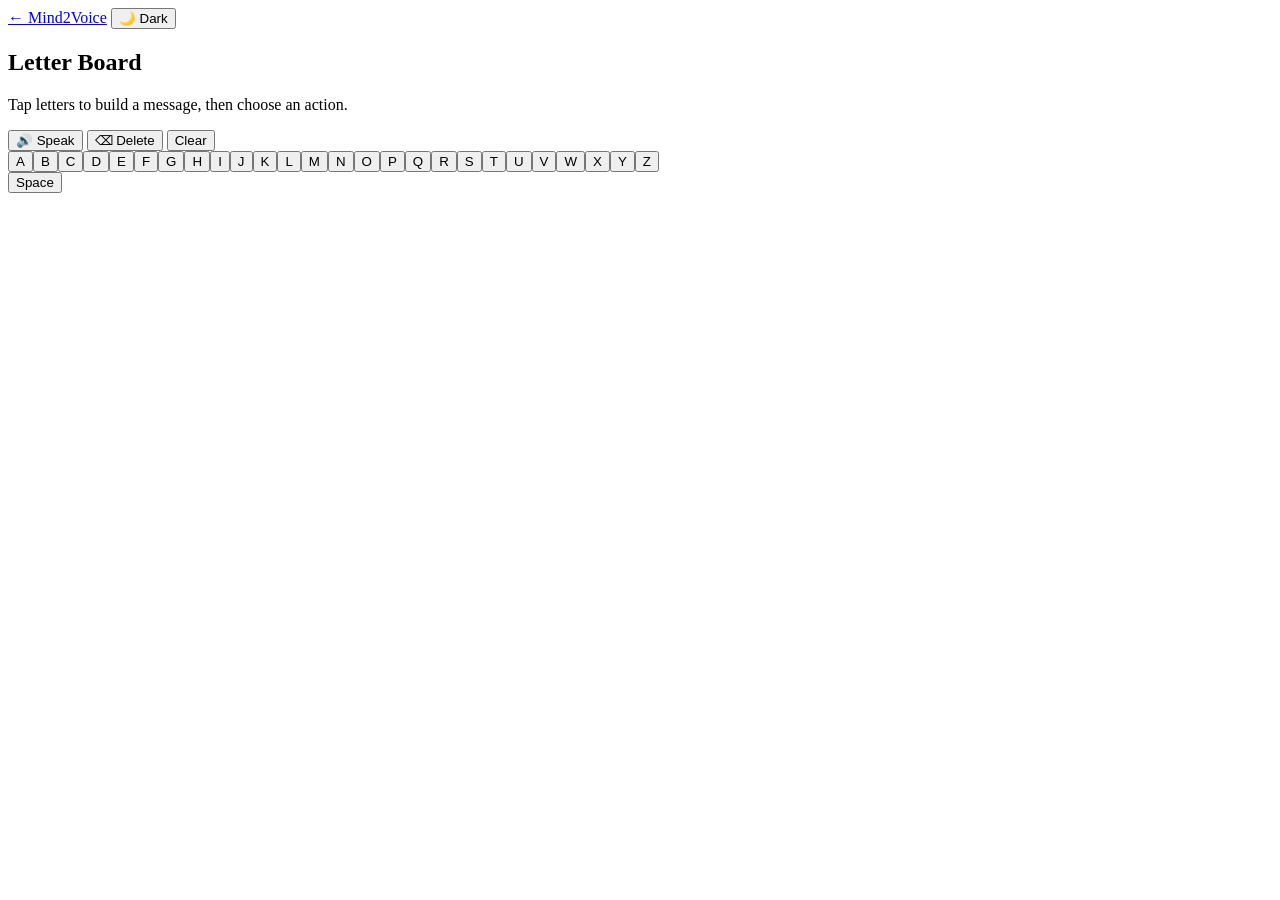
==== commit efa9e8f4: "new" ====
--- a/letterboard.html
+++ b/letterboard.html
@@ -9,217 +9,19 @@
 
 <title>Letter Board | Mind2Voice</title>
 
-<style>
-:root{
-    color-scheme:light;
-    --bg:#f5f5f7;
-    --text:#1d1d1f;
-    --muted:#6e6e73;
-    --primary:#0071e3;
-    --panel:#fff;
-    --key:#fff;
-    --border:rgba(0,0,0,.1);
-    --shadow:rgba(0,0,0,.15);
-}
-
-body.dark{
-    color-scheme:dark;
-    --bg:#000;
-    --text:#f5f5f7;
-    --muted:#a1a1a6;
-    --primary:#0a84ff;
-    --panel:#1c1c1e;
-    --key:#2c2c2e;
-    --border:rgba(255,255,255,.12);
-    --shadow:rgba(0,0,0,.45);
-}
-
-*{
-    box-sizing:border-box;
-}
-
-html,
-body{
-    margin:0;
-    width:100%;
-    height:100%;
-    overflow:hidden;
-}
-
-body{
-    background:var(--bg);
-    color:var(--text);
-    font-family:-apple-system,BlinkMacSystemFont,"Segoe UI",sans-serif;
-    transition:background .2s,color .2s;
-}
-
-.app{
-    width:min(100%,1000px);
-    height:100vh;
-    margin:auto;
-    padding:8px;
-    display:flex;
-    flex-direction:column;
-    gap:6px;
-    overflow:hidden;
-}
-
-.topbar{
-    display:flex;
-    align-items:center;
-    justify-content:space-between;
-    gap:12px;
-}
-
-.topbar a,
-.topbar button{
-    font:inherit;
-}
-
-.topbar a{
-    color:var(--primary);
-    text-decoration:none;
-    font-weight:700;
-}
-
-.topbar button,
-.action{
-    border:0;
-    border-radius:999px;
-    padding:8px 14px;
-    background:var(--panel);
-    color:var(--text);
-    font-weight:700;
-    cursor:pointer;
-    box-shadow:0 3px 12px var(--shadow);
-}
-
-h1{
-    font-size:clamp(1.2rem,2.5vw,1.8rem);
-    line-height:1;
-    margin:0;
-}
-
-.hint{
-    margin:2px 0 0;
-    color:var(--muted);
-    font-size:.85rem;
-    line-height:1.1;
-}
-
-.message{
-    min-height:50px;
-    padding:8px 12px;
-    background:var(--panel);
-    border:2px solid var(--border);
-    border-radius:16px;
-    font-size:clamp(1.2rem,2.6vw,2rem);
-    line-height:1.15;
-    overflow-wrap:anywhere;
-    box-shadow:0 8px 24px var(--shadow);
-}
-
-.message:empty:before{
-    content:"Your message will appear here…";
-    color:var(--muted);
-    font-size:1rem;
-}
-
-.controls{
-    display:flex;
-    flex-wrap:wrap;
-    gap:8px;
-}
-
-.action{
-    min-height:48px;
-}
-
-.action.secondary{
-    background:var(--panel);
-    color:var(--text);
-    border:1px solid var(--border);
-}
-
-.action:not(.secondary){
-    background:var(--primary);
-    color:#fff;
-}
-
-.keyboard{
-    flex:1;
-    min-height:0;
-    display:grid;
-    grid-template-columns:repeat(7,minmax(0,1fr));
-    gap:6px;
-}
-
-.key{
-    width:100%;
-    height:100%;
-    min-height:0;
-    border:1px solid var(--border);
-    border-radius:12px;
-    background:var(--key);
-    color:var(--text);
-    font-size:clamp(1.2rem,2.5vw,2.5rem);
-    font-weight:700;
-    cursor:pointer;
-    box-shadow:0 3px 10px var(--shadow);
-    touch-action:manipulation;
-}
-
-.key:active,
-.action:active{
-    transform:scale(.97);
-}
-
-button:focus-visible,
-a:focus-visible{
-    outline:3px solid var(--primary);
-    outline-offset:3px;
-}
-
-.space-action{
-    width:100%;
-    min-height:48px;
-}
-
-.status{
-    min-height:1.2em;
-    color:var(--muted);
-    font-size:.85rem;
-}
-
-@media (max-width:520px){
-    .app{
-        padding:6px;
-        gap:4px;
-    }
-
-    .keyboard{
-        gap:4px;
-    }
-
-    .key{
-        font-size:1.1rem;
-    }
-
-    .message{
-        min-height:44px;
-        font-size:1.1rem;
-    }
-}
-</style>
+<link rel="icon" href="assets/icons/favicon.svg" type="image/svg+xml">
+<link rel="apple-touch-icon" href="assets/icons/apple-touch-icon.png">
+<link rel="stylesheet" href="style.css">
+<script src="script.js"></script>
 </head>
 
-<body>
+<body class="letters" data-page="letters">
 
 <main class="app">
 
     <header class="topbar">
         <a href="index.html">← Mind2Voice</a>
-        <button id="themeToggle" type="button">🌙 Dark</button>
+        <button class="action secondary" id="themeToggle" type="button" data-theme-toggle="text">🌙 Dark</button>
     </header>
 
     <section>
@@ -230,126 +32,22 @@
     <div id="message" class="message"></div>
 
     <div class="controls">
-        <button class="action" id="speak">🔊 Speak</button>
-        <button class="action secondary" id="backspace">⌫ Delete</button>
-        <button class="action secondary" id="clear">Clear</button>
+        <button class="action" id="speak" type="button">🔊 Speak</button>
+        <button class="action secondary" id="backspace" type="button">⌫ Delete</button>
+        <button class="action secondary" id="clear" type="button">Clear</button>
     </div>
 
     <div class="keyboard" id="keyboard"></div>
 
-    <button class="action secondary space-action" id="space">
+    <button class="action secondary space-action" id="space" type="button">
         Space
     </button>
 
-    <p class="status" id="status"></p>
+    <p class="status" id="status" role="status" aria-live="polite"></p>
 
 </main>
 
-<script>
-const message=document.getElementById('message');
-const status=document.getElementById('status');
-const keyboard=document.getElementById('keyboard');
-
-'ABCDEFGHIJKLMNOPQRSTUVWXYZ'.split('').forEach(letter=>{
-    const button=document.createElement('button');
-    button.type='button';
-    button.className='key';
-    button.textContent=letter;
-
-    button.addEventListener('click',()=>{
-        message.textContent+=letter;
-        status.textContent='';
-    });
-
-    keyboard.appendChild(button);
-});
-
-document.getElementById('space').addEventListener('click',()=>{
-    if(message.textContent &&
-       !message.textContent.endsWith(' ')){
-        message.textContent+=' ';
-    }
-});
-
-document.getElementById('backspace').addEventListener('click',()=>{
-    message.textContent=message.textContent.slice(0,-1);
-});
-
-document.getElementById('clear').addEventListener('click',()=>{
-    message.textContent='';
-    status.textContent='Message cleared.';
-});
-
-document.getElementById('speak').addEventListener('click',()=>{
-    const text=message.textContent.trim();
-
-    if(!text){
-        status.textContent='Add a message before speaking.';
-        return;
-    }
-
-    if(!('speechSynthesis' in window)){
-        status.textContent='Speech is not available.';
-        return;
-    }
-
-    speechSynthesis.cancel();
-
-    const utterance=new SpeechSynthesisUtterance(text);
-
-    utterance.onstart=()=>{
-        status.textContent='Speaking...';
-    };
-
-    utterance.onend=()=>{
-        status.textContent='';
-    };
-
-    utterance.onerror=()=>{
-        status.textContent='Speech could not be played.';
-    };
-
-    speechSynthesis.speak(utterance);
-});
-
-const themeToggle=document.getElementById('themeToggle');
-
-function updateTheme(){
-    const dark=document.body.classList.contains('dark');
-
-    themeToggle.textContent=
-        dark ? '☀️ Light' : '🌙 Dark';
-}
-
-themeToggle.addEventListener('click',()=>{
-    document.body.classList.toggle('dark');
-
-    localStorage.setItem(
-        'theme',
-        document.body.classList.contains('dark')
-        ? 'dark'
-        : 'light'
-    );
-
-    updateTheme();
-});
-
-const savedTheme=localStorage.getItem('theme');
-
-if(savedTheme){
-    document.body.classList.toggle(
-        'dark',
-        savedTheme==='dark'
-    );
-}else{
-    document.body.classList.toggle(
-        'dark',
-        window.matchMedia('(prefers-color-scheme: dark)').matches
-    );
-}
-
-updateTheme();
-</script>
+<script src="app.js"></script>
 
 </body>
 </html>
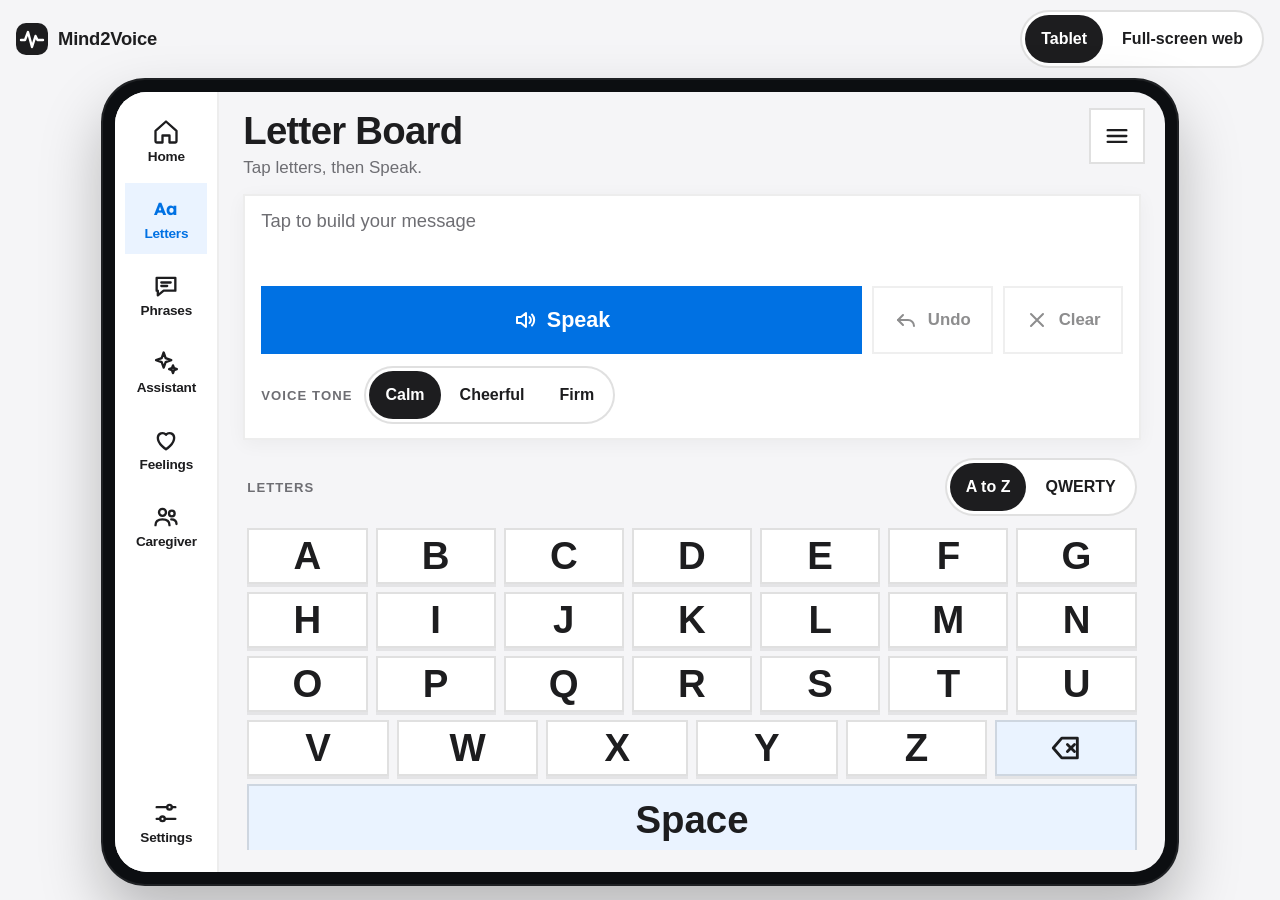
==== commit 53a5b42a: "new app" ====
--- a/letterboard.html
+++ b/letterboard.html
@@ -1,53 +1,40 @@
 <!DOCTYPE html>
 <html lang="en">
 <head>
-<meta charset="UTF-8">
-<meta name="viewport" content="width=device-width, initial-scale=1.0, viewport-fit=cover">
-<meta name="apple-mobile-web-app-capable" content="yes">
-<meta name="apple-mobile-web-app-status-bar-style" content="default">
-<meta name="apple-mobile-web-app-title" content="Mind2Voice">
-
-<title>Letter Board | Mind2Voice</title>
-
-<link rel="icon" href="assets/icons/favicon.svg" type="image/svg+xml">
-<link rel="apple-touch-icon" href="assets/icons/apple-touch-icon.png">
+<meta charset="utf-8">
+<meta name="viewport" content="width=device-width, initial-scale=1, viewport-fit=cover">
+<title>Mind2Voice - Letter Board</title>
+<meta name="claude:viewport-fit-sides" content="cover">
+<link rel="preconnect" href="https://fonts.googleapis.com">
+<link rel="preconnect" href="https://fonts.gstatic.com" crossorigin>
+<link rel="stylesheet" href="https://fonts.googleapis.com/css2?family=Atkinson+Hyperlegible:wght@400;700&family=Lexend:wght@500;600;700&display=swap">
+<link rel="stylesheet" href="Phrase.css">
 <link rel="stylesheet" href="style.css">
+</head>
+<body data-screen="letters">
+<div class="stage" id="stage" data-mode="tablet">
+<header class="toolbar">
+<div class="brand">
+<svg viewBox="0 0 32 32" aria-hidden="true"><rect width="32" height="32" rx="10" style="fill:var(--black)"/><path d="M5 17h4l3-8 4 15 3.5-11 2 4H27" style="fill:none;stroke:var(--on-black)" stroke-width="2.4" stroke-linecap="round" stroke-linejoin="round"/></svg>
+Mind2Voice
+</div>
+<div class="seg modeseg" role="group" aria-label="Preview size" id="modeseg">
+<button type="button" data-mode-btn="tablet" aria-pressed="true">Tablet</button>
+<button type="button" data-mode-btn="web" aria-pressed="false">Full-screen web</button>
+</div>
+</header>
+<div class="viewport">
+<div class="device">
+<div class="screen" id="screen">
+<div class="app" id="app"></div>
+<div id="sheet"></div>
+<div class="toast" id="toast" role="status" aria-live="polite"></div>
+</div>
+</div>
+</div>
+</div>
+<script src="Phrase.js"></script>
 <script src="script.js"></script>
-</head>
-
-<body class="letters" data-page="letters">
-
-<main class="app">
-
-    <header class="topbar">
-        <a href="index.html">← Mind2Voice</a>
-        <button class="action secondary" id="themeToggle" type="button" data-theme-toggle="text">🌙 Dark</button>
-    </header>
-
-    <section>
-        <h1>Letter Board</h1>
-        <p class="hint">Tap letters to build a message, then choose an action.</p>
-    </section>
-
-    <div id="message" class="message"></div>
-
-    <div class="controls">
-        <button class="action" id="speak" type="button">🔊 Speak</button>
-        <button class="action secondary" id="backspace" type="button">⌫ Delete</button>
-        <button class="action secondary" id="clear" type="button">Clear</button>
-    </div>
-
-    <div class="keyboard" id="keyboard"></div>
-
-    <button class="action secondary space-action" id="space" type="button">
-        Space
-    </button>
-
-    <p class="status" id="status" role="status" aria-live="polite"></p>
-
-</main>
-
 <script src="app.js"></script>
-
 </body>
-</html>+</html>
--- a/Phrase.css
+++ b/Phrase.css
@@ -0,0 +1,9 @@
+/* Phrase board: tiles and grids.
+Load this file BEFORE style.css so the Home "quick" tiles in style.css keep their larger size. */
+.tile{min-height:104px;padding:14px;border:2px solid var(--edge);border-radius:var(--r-m);color:var(--ink);font:700 clamp(1.15rem,2vw,1.5rem)/1.2 var(--font-body);text-align:center;box-shadow:0 3px 0 var(--line);display:flex;align-items:center;justify-content:center;gap:10px;flex-direction:column}
+.tile.black{background-color:var(--black);color:var(--on-black);border-color:var(--black);--fill:var(--edge)}
+.tile.sel{border-color:var(--ink);box-shadow:inset 0 0 0 3px var(--ink)}
+.grid{display:grid;gap:12px;grid-template-columns:repeat(auto-fill,minmax(170px,1fr))}
+[data-size="xl"] .grid{grid-template-columns:repeat(auto-fill,minmax(250px,1fr))}
+[data-size="xl"] .tile{min-height:150px;font-size:clamp(1.4rem,2.4vw,1.9rem)}
+[data-mode="phone"] .grid{grid-template-columns:repeat(2,minmax(0,1fr))}
--- a/style.css
+++ b/style.css
@@ -0,0 +1,467 @@
+/* Layout concept: one persistent "voice bar" (message, Speak, Undo, tone) travels with every board.
+Tablet: voice bar sits on top of the board. Web: voice bar docks on the right. Phone: bottom tab bar.
+Keys and tiles never move, so motor memory carries over from day to day. */
+
+:root{
+    --bg:#f5f5f7;
+    --surface:#ffffff;
+
+    --tint:#e8f2ff;
+    --tint-2:#cfe4ff;
+
+    --accent:#0071e3;
+    --on-accent:#ffffff;
+
+    --ink:#1d1d1f;
+    --ink-2:#6e6e73;
+
+    --edge:rgba(0,0,0,.12);
+    --line:rgba(0,0,0,.08);
+
+    --black:#1d1d1f;
+    --on-black:#ffffff;
+
+    --good:#34c759;
+
+    --shadow-soft:rgba(0,0,0,.12);
+}
+@media (prefers-color-scheme:dark){
+:root:not([data-theme="light"]){
+--bg:#0F1318; --surface:#181E26; --tint:#1F3248; --tint-2:#2E4C70;
+--accent:#8CBCEB; --on-accent:#0B1420;
+--ink:#F2EFE8; --ink-2:#B4BAC4; --edge:#6B7685; --line:#2C3541;
+--black:#F2EFE8; --on-black:#0F1318; --good:#7CCB9A; color-scheme:dark;
+}
+}
+:root[data-theme="dark"]{
+--bg:#0F1318; --surface:#181E26; --tint:#1F3248; --tint-2:#2E4C70;
+--accent:#8CBCEB; --on-accent:#0B1420;
+--ink:#F2EFE8; --ink-2:#B4BAC4; --edge:#6B7685; --line:#2C3541;
+--black:#F2EFE8; --on-black:#0F1318; --good:#7CCB9A; color-scheme:dark;
+}
+*{box-sizing:border-box}
+html,body{height:100%}
+body{
+margin:0; background:var(--bg); color:var(--ink);
+font-family:var(--font-body); font-size:17px; line-height:1.4;
+padding-left:max(16px,env(safe-area-inset-left,0px));
+padding-right:max(16px,env(safe-area-inset-right,0px));
+padding-block:0;
+}
+button,input,select,textarea{font:inherit;color:inherit}
+button{cursor:pointer}
+:focus-visible{outline:4px solid var(--ink);outline-offset:3px}
+.sr{position:absolute;width:1px;height:1px;overflow:hidden;clip:rect(0 0 0 0);white-space:nowrap}
+/* ---------- prototype chrome ---------- */
+.stage{height:100%;min-height:640px;display:flex;flex-direction:column;gap:10px}
+.toolbar{flex:none;display:flex;align-items:center;justify-content:space-between;gap:12px;flex-wrap:wrap;padding-top:10px}
+.brand{display:flex;align-items:center;gap:10px;font:700 1.15rem var(--font-display);letter-spacing:-.01em}
+.brand svg{width:32px;height:32px}
+.protonote{color:var(--ink-2);font-size:.95rem}
+.viewport{flex:1;min-height:0;display:flex;justify-content:center;align-items:center;padding-bottom:14px}
+.device{height:min(100%,840px);aspect-ratio:4/3;max-width:100%;background:#0c0e11;padding:14px;border-radius:44px;box-shadow:0 30px 60px rgba(0,0,0,.25),inset 0 0 0 2px rgba(255,255,255,.08)}
+.screen{position:relative;width:100%;height:100%;border-radius:32px;overflow:hidden;background:var(--bg)}
+[data-mode="web"] .device{height:100%;width:100%;aspect-ratio:auto;max-width:none;padding:0;border-radius:20px;background:none;box-shadow:none;border:2px solid var(--line)}
+[data-mode="web"] .screen{border-radius:18px}
+[data-mode="phone"] .device{height:100%;width:100%;aspect-ratio:auto;max-width:none;padding:0;border-radius:0;background:none;box-shadow:none}
+[data-mode="phone"] .screen{border-radius:0}
+[data-mode="phone"] .modeseg,[data-mode="phone"] .protonote{display:none}
+/* ---------- app grid ---------- */
+.app{height:100%;display:grid;grid-template-columns:104px minmax(0,1fr);background:var(--bg)}
+[data-mode="web"] .app{grid-template-columns:244px minmax(0,1fr)}
+[data-mode="phone"] .app{grid-template-columns:minmax(0,1fr);grid-template-rows:minmax(0,1fr) auto}
+.rail{display:flex;flex-direction:column;gap:6px;padding:14px 10px;border-right:2px solid var(--line);background:var(--surface);overflow-y:auto}
+.nav{display:flex;flex-direction:column;align-items:center;justify-content:center;gap:4px;min-height:68px;padding:10px 4px;border:2px solid transparent;border-radius:var(--r-m);background:none;color:var(--ink);font:700 .85rem/1.1 var(--font-body);text-align:center}
+.nav svg{width:28px;height:28px;flex:none}
+.nav[aria-current="page"]{background:var(--black);color:var(--on-black)}
+.nav:not([aria-current="page"]):hover{border-color:var(--edge)}
+.nav.last{margin-top:auto}
+.l-full,.l-tiny{display:none}
+[data-mode="web"] .nav{flex-direction:row;justify-content:flex-start;gap:14px;padding:12px 16px;font-size:1.08rem;text-align:left}
+[data-mode="web"] .l-short,[data-mode="phone"] .l-short{display:none}
+[data-mode="web"] .l-full{display:inline}
+[data-mode="phone"] .l-tiny{display:inline}
+[data-mode="phone"] .rail{order:2;flex-direction:row;gap:2px;padding:6px;border-right:0;border-top:2px solid var(--line);overflow-x:auto;justify-content:space-between}
+[data-mode="phone"] .nav{flex:1 0 50px;min-height:58px;padding:6px 2px;font-size:.75rem;border-radius:var(--r-s)}
+[data-mode="phone"] .nav svg{width:24px;height:24px}
+[data-mode="phone"] .nav.last{margin-top:0}
+.main{position:relative;display:flex;flex-direction:column;min-width:0;min-height:0;height:100%}
+.head{flex:none;padding:18px 96px 4px 24px}
+.head h1{margin:0;font:700 clamp(1.7rem,3.2vw,2.4rem)/1.1 var(--font-display);letter-spacing:-.02em}
+.head p{margin:4px 0 0;color:var(--ink-2)}
+.page{flex:1;min-height:0;display:flex;flex-direction:column;gap:14px;padding:10px 24px 22px}
+.page.solo{overflow-y:auto}
+[data-mode="web"] .page.has-voice{flex-direction:row-reverse;align-items:stretch}
+[data-mode="phone"] .head{padding:14px 80px 2px 16px}
+[data-mode="phone"] .page{padding:8px 16px 14px}
+.board{flex:1;min-height:0;min-width:0;display:flex;flex-direction:column;gap:12px;overflow-y:auto;padding:4px}
+.lbl{font:700 .82rem var(--font-body);letter-spacing:.08em;text-transform:uppercase;color:var(--ink-2)}
+.card{background:var(--surface);border:2px solid var(--line);border-radius:var(--r-l);padding:18px}
+.card h2{margin:0 0 4px;font:700 1.25rem var(--font-display);letter-spacing:-.01em}
+.card .sub{margin:0 0 14px;color:var(--ink-2)}
+/* ---------- buttons, tiles ---------- */
+.btn{min-height:56px;padding:12px 20px;border:2px solid var(--edge);border-radius:var(--r-m);background:var(--surface);color:var(--ink);font:700 1.05rem var(--font-body);display:inline-flex;align-items:center;justify-content:center;gap:10px}
+.btn svg{width:24px;height:24px;flex:none}
+.btn.primary{background:var(--accent);border-color:var(--accent);color:var(--on-accent)}
+.btn.dark{background:var(--black);border-color:var(--black);color:var(--on-black)}
+.btn[disabled]{opacity:.5;cursor:not-allowed}
+.btn.speak{flex:1 1 180px;min-height:68px;font:700 1.35rem var(--font-display)}
+.btn:active:not([disabled]),.tile:active,.key:active,.chip:active{transform:translateY(2px)}
+.tile,.key,.chip{background-color:var(--surface);background-image:linear-gradient(var(--fill,var(--tint-2)),var(--fill,var(--tint-2)));background-repeat:no-repeat;background-size:0 100%}
+.hold{background-size:100% 100%;transition:background-size var(--guard,0ms) linear}
+.tile:hover,.chip:hover,.key:hover{border-color:var(--accent)}
+.chips{display:flex;gap:10px;flex-wrap:wrap}
+.chips.col{flex-direction:column;align-items:stretch}
+.chip{min-height:56px;padding:10px 18px;border:2px solid var(--edge);border-radius:999px;color:var(--ink);font:700 1.15rem var(--font-body);display:inline-flex;align-items:center;gap:10px;text-align:left}
+.chip svg{width:22px;height:22px;flex:none}
+.chip[aria-pressed="true"]{background-color:var(--black);color:var(--on-black);border-color:var(--black)}
+.chip.ai{border-color:var(--accent);background-color:var(--tint)}
+.chip.ghost{border-style:dashed}
+.seg{display:inline-flex;flex-wrap:wrap;gap:3px;padding:3px;border:2px solid var(--edge);border-radius:999px;background:var(--surface)}
+.seg button{min-height:48px;padding:8px 16px;border:0;border-radius:999px;background:none;font:700 1rem var(--font-body)}
+.seg button[aria-pressed="true"]{background:var(--black);color:var(--on-black)}
+/* ---------- voice bar ---------- */
+.voice{flex:none;background:var(--surface);border:2px solid var(--edge);border-radius:var(--r-l);padding:14px 16px;display:flex;flex-direction:column;gap:12px}
+[data-mode="web"] .voice{width:380px}
+.vmsg{min-height:64px;max-height:132px;overflow:auto;font:600 clamp(1.5rem,2.8vw,2.1rem)/1.2 var(--font-display);overflow-wrap:anywhere}
+[data-mode="web"] .vmsg{flex:1;max-height:none;min-height:150px}
+.vmsg.empty{color:var(--ink-2);font:400 1.15rem var(--font-body)}
+.vrow{display:flex;gap:10px;flex-wrap:wrap}
+.vtone{display:flex;align-items:center;gap:12px;flex-wrap:wrap}
+.wave{display:none;gap:4px;align-items:center;height:28px}
+.wave.on{display:inline-flex}
+.wave i{width:6px;height:10px;border-radius:3px;background:var(--accent);animation:wv .9s ease-in-out infinite}
+.wave i:nth-child(2){animation-delay:.15s}.wave i:nth-child(3){animation-delay:.3s}
+@keyframes wv{0%,100%{height:8px}50%{height:26px}}
+/* ---------- home ---------- */
+.home{display:grid;gap:22px;grid-template-columns:minmax(0,1fr)}
+[data-mode="web"] .home{grid-template-columns:minmax(0,1.1fr) minmax(0,1fr);align-items:start}
+.home section{display:flex;flex-direction:column;gap:10px}
+.quick{display:grid;gap:12px;grid-template-columns:repeat(4,minmax(0,1fr))}
+[data-mode="phone"] .quick{grid-template-columns:repeat(2,minmax(0,1fr))}
+.quick .tile{min-height:112px;font-size:clamp(1.3rem,2.4vw,1.75rem);font-family:var(--font-display)}
+.dest{display:flex;align-items:center;gap:16px;width:100%;min-height:92px;padding:14px 18px;border:2px solid var(--edge);border-radius:var(--r-m);background:var(--surface);text-align:left;box-shadow:0 3px 0 var(--line)}
+.dest:hover{border-color:var(--accent)}
+.dest .ib{flex:none;width:56px;height:56px;border-radius:18px;background:var(--tint);color:var(--accent);display:grid;place-items:center}
+.dest .ib svg{width:30px;height:30px}
+.dest b{display:block;font:700 1.25rem var(--font-display);letter-spacing:-.01em}
+.dest span{display:block;color:var(--ink-2);font-size:.98rem}
+.dest .go{margin-left:auto;flex:none;width:26px;height:26px}
+.faces{display:grid;grid-template-columns:repeat(5,minmax(0,1fr));gap:10px}
+.face{display:flex;flex-direction:column;align-items:center;gap:6px;min-height:104px;padding:10px 4px;border:2px solid var(--edge);border-radius:var(--r-m);background:var(--surface);font:700 .95rem var(--font-body);box-shadow:0 3px 0 var(--line)}
+.face:hover{border-color:var(--accent)}
+.face svg{width:52px;height:52px;color:var(--ink)}
+[data-mode="phone"] .face{font-size:.8rem}
+[data-mode="phone"] .face svg{width:40px;height:40px}
+/* ---------- letters ---------- */
+.keys{flex:1;min-height:300px;display:flex;flex-direction:column;gap:8px}
+.krow{flex:1;display:flex;gap:8px;min-height:56px}
+.key{flex:1;min-width:0;border:2px solid var(--edge);border-radius:var(--r-s);color:var(--ink);font:700 clamp(1.4rem,3vw,2.5rem) var(--font-display);box-shadow:0 3px 0 var(--line);display:flex;align-items:center;justify-content:center}
+.key svg{width:34px;height:34px}
+.key.fn{background-color:var(--tint)}
+.krow.space{flex:none;min-height:72px}
+.key.wide{flex:1}
+.kbbar{display:flex;align-items:center;justify-content:space-between;gap:12px;flex-wrap:wrap}
+/* ---------- AI assistant ---------- */
+.ai{display:flex;flex-direction:column;gap:14px}
+[data-mode="web"] .ai{display:grid;grid-template-columns:minmax(0,1fr) minmax(0,1fr);align-items:start}
+.bank{display:flex;flex-direction:column;gap:10px}
+.group{display:flex;flex-direction:column;gap:8px}
+.tray{min-height:64px;display:flex;gap:8px;flex-wrap:wrap;align-items:center;padding:10px;border:2px dashed var(--edge);border-radius:var(--r-m);background:var(--surface)}
+.tray .hint{color:var(--ink-2)}
+.sug{display:flex;gap:10px;align-items:stretch}
+.sug .say{flex:1;min-width:0;text-align:left;border:2px solid var(--edge);border-radius:var(--r-m);background:var(--surface);padding:14px 18px;font:700 1.25rem/1.25 var(--font-display);display:flex;flex-direction:column;gap:6px;box-shadow:0 3px 0 var(--line)}
+.sug .say:hover{border-color:var(--accent)}
+.sug.top .say{background:var(--tint);border-color:var(--accent);font-size:1.55rem}
+.sug .spk{flex:none;width:72px;border-radius:var(--r-m);border:2px solid var(--black);background:var(--black);color:var(--on-black);display:grid;place-items:center}
+.sug .spk svg{width:30px;height:30px}
+.conf{display:inline-flex;gap:5px;align-items:center;font:400 .85rem var(--font-body);color:var(--ink-2)}
+.conf i{width:10px;height:10px;border-radius:50%;border:2px solid var(--ink-2)}
+.conf i.on{background:var(--ink-2)}
+/* ---------- emotions ---------- */
+.emos{display:grid;grid-template-columns:repeat(5,minmax(0,1fr));gap:12px}
+[data-mode="phone"] .emos{grid-template-columns:repeat(3,minmax(0,1fr))}
+.emo{display:flex;flex-direction:column;align-items:center;gap:8px;padding:14px 6px;min-height:142px;border:2px solid var(--edge);border-radius:var(--r-m);background:var(--surface);font:700 1.15rem var(--font-body);box-shadow:0 3px 0 var(--line)}
+.emo svg{width:64px;height:64px}
+.emo[aria-pressed="true"]{border-color:var(--ink);box-shadow:inset 0 0 0 3px var(--ink);background:var(--tint)}
+.emo:hover{border-color:var(--accent)}
+.breath{display:flex;align-items:center;gap:18px;flex-wrap:wrap}
+.orb{width:120px;height:120px;border-radius:50%;background:var(--tint-2);border:3px solid var(--accent);display:grid;place-items:center;font:700 1rem var(--font-display);text-align:center;flex:none}
+.orb.on{animation:br 8s ease-in-out infinite}
+@keyframes br{0%,100%{transform:scale(.72)}50%{transform:scale(1)}}
+/* ---------- caregiver ---------- */
+.cg{display:grid;gap:16px;grid-template-columns:minmax(0,1fr)}
+[data-mode="web"] .cg{grid-template-columns:repeat(2,minmax(0,1fr));align-items:start}
+.cg .wide{grid-column:1/-1}
+.stats{display:grid;gap:12px;grid-template-columns:repeat(3,minmax(0,1fr))}
+.stat{padding:14px 16px;border:2px solid var(--line);border-radius:var(--r-m);background:var(--surface)}
+.stat b{display:block;font:700 2rem/1.1 var(--font-display);font-variant-numeric:tabular-nums}
+.stat span{color:var(--ink-2);font-size:.95rem}
+.bars{display:flex;flex-direction:column;gap:10px}
+.brow{display:grid;grid-template-columns:minmax(0,1.2fr) minmax(0,1fr) 44px;gap:12px;align-items:center}
+.brow .n{overflow-wrap:anywhere}
+.track{height:16px;border-radius:999px;background:var(--tint);overflow:hidden}
+.track i{display:block;height:100%;background:var(--accent);border-radius:999px}
+.brow .v{text-align:right;font-variant-numeric:tabular-nums;font-weight:700}
+.goal{display:flex;flex-direction:column;gap:6px;padding:12px 0;border-bottom:2px solid var(--line)}
+.goal:last-child{border-bottom:0}
+.goal .top{display:flex;justify-content:space-between;gap:12px;flex-wrap:wrap}
+.goal b{font:700 1.05rem var(--font-body)}
+.form{display:flex;gap:10px;flex-wrap:wrap;align-items:flex-end}
+.field{display:flex;flex-direction:column;gap:6px;flex:1 1 220px}
+.field label{font-weight:700}
+.field input,.field select,.field textarea{min-height:56px;padding:10px 14px;border:2px solid var(--edge);border-radius:var(--r-s);background:var(--surface);font-size:1.1rem}
+.field textarea{min-height:110px;font-size:.95rem;width:100%}
+.mine{display:flex;gap:8px;align-items:center;justify-content:space-between;padding:8px 0;border-bottom:2px solid var(--line)}
+.mine small{color:var(--ink-2)}
+.holdbtn{width:100%;min-height:120px;border:3px solid var(--black);border-radius:var(--r-l);background-color:var(--surface);background-image:linear-gradient(var(--tint-2),var(--tint-2));background-repeat:no-repeat;background-size:0 100%;font:700 1.4rem var(--font-display);display:flex;flex-direction:column;align-items:center;justify-content:center;gap:8px}
+.holdbtn.holding{background-size:100% 100%;transition:background-size 1.5s linear}
+.holdbtn svg{width:34px;height:34px}
+.chart{width:100%;height:auto;display:block}
+.chart text{fill:var(--ink-2);font:400 13px var(--font-body)}
+.chart .lab{fill:var(--ink);font-weight:700}
+.chart .gl{stroke:var(--line);stroke-width:1}
+.chart .l1{fill:none;stroke:var(--accent);stroke-width:3.5;stroke-linejoin:round;stroke-linecap:round}
+.chart .l2{fill:none;stroke:var(--ink);stroke-width:3.5;stroke-dasharray:2 7;stroke-linecap:round}
+.chart .ar{fill:var(--tint)}
+.chart .d1{fill:var(--accent)}.chart .d2{fill:var(--ink)}
+/* ---------- settings ---------- */
+.set{max-width:760px}
+.srow{display:flex;justify-content:space-between;align-items:center;gap:16px;flex-wrap:wrap;padding:16px 0;border-bottom:2px solid var(--line)}
+.srow:last-child{border-bottom:0}
+.srow .t{font:700 1.1rem var(--font-body)}
+.srow .d{color:var(--ink-2);font-size:.97rem;max-width:44ch}
+.sw{width:76px;height:44px;border-radius:999px;border:2px solid var(--edge);background:var(--surface);position:relative;flex:none}
+.sw::after{content:"";position:absolute;top:4px;left:4px;width:32px;height:32px;border-radius:50%;background:var(--ink);transition:transform .15s}
+.sw[aria-checked="true"]{background:var(--accent);border-color:var(--accent)}
+.sw[aria-checked="true"]::after{transform:translateX(32px);background:var(--on-accent)}
+.swwrap{display:flex;align-items:center;gap:10px;font-weight:700}
+input[type="range"]{width:min(260px,100%);height:44px;accent-color:var(--accent)}
+.set input[type="text"],.set select{min-height:52px;padding:8px 14px;border:2px solid var(--edge);border-radius:var(--r-s);background:var(--surface);font-size:1.05rem;max-width:100%}
+/* ---------- overlays ---------- */
+.toast{position:absolute;left:50%;bottom:22px;transform:translateX(-50%);max-width:88%;background:var(--black);color:var(--on-black);padding:14px 22px;border-radius:999px;font:700 1.1rem var(--font-body);opacity:0;pointer-events:none;transition:opacity .2s;z-index:30;text-align:center}
+.toast.on{opacity:1}
+[data-mode="phone"] .toast{bottom:84px}
+.sheet{position:absolute;inset:0;z-index:40;display:flex;align-items:center;justify-content:center;padding:20px;background:rgba(10,14,20,.55)}
+.sheet-card{width:min(560px,100%);background:var(--surface);border:2px solid var(--edge);border-radius:var(--r-l);padding:24px;display:flex;flex-direction:column;gap:14px}
+.sheet-card h2{margin:0;font:700 1.6rem var(--font-display)}
+.sheet-card p{margin:0;color:var(--ink-2)}
+.sheet-card .btn{min-height:68px;font-size:1.25rem}
+.reduce *:not(.hold):not(.holding){animation:none!important;transition:none!important}
+@media (prefers-reduced-motion:reduce){.wave i,.orb.on{animation:none!important}}
+
+/* ---------- collapsible sidebar ---------- */
+.app{transition:grid-template-columns .25s ease,grid-template-rows .25s ease}
+.rail{transition:transform .25s ease,visibility 0s}
+.app.nav-hidden{grid-template-columns:0 minmax(0,1fr)}
+.app.nav-hidden .rail{transform:translateX(-100%);visibility:hidden;overflow:hidden;padding-left:0;padding-right:0;border-right:0;transition:transform .25s ease,visibility 0s .25s}
+/* phone: the bar sits at the bottom, so slide it down instead */
+[data-mode="phone"] .app.nav-hidden{grid-template-columns:minmax(0,1fr);grid-template-rows:minmax(0,1fr) 0}
+[data-mode="phone"] .app.nav-hidden .rail{transform:translateY(100%);padding:0;border-top:0}
+.navtoggle{position:absolute;top:16px;right:20px;z-index:5;width:56px;height:56px;border:2px solid var(--edge);border-radius:var(--r-m);background:var(--surface);color:var(--ink);display:grid;place-items:center}
+.navtoggle:hover{border-color:var(--accent)}
+.navtoggle svg{width:28px;height:28px}
+[data-mode="phone"] .navtoggle{top:10px;right:12px;width:52px;height:52px}
+.reduce .app,.reduce .rail{transition:none!important}
+
+
+
+/* ---------- Apple-inspired polish (safe overrides) ----------
+   Visual-only refinements. Preserves the original component geometry
+   and layout rules so existing screens do not collapse or resize.
+*/
+:root {
+    --font-body: -apple-system, BlinkMacSystemFont, "Helvetica Neue", Arial, sans-serif;
+    --font-display: -apple-system, BlinkMacSystemFont, "Helvetica Neue", Arial, sans-serif;
+    --bg: #f5f5f7;
+    --surface: #ffffff;
+    --tint: #eaf3ff;
+    --tint-2: #d6e8ff;
+    --accent: #0071e3;
+    --on-accent: #ffffff;
+    --ink: #1d1d1f;
+    --ink-2: #6e6e73;
+    --edge: rgba(0, 0, 0, .12);
+    --line: rgba(0, 0, 0, .07);
+    --black: #1d1d1f;
+    --on-black: #ffffff;
+    --good: #34c759;
+    --shadow-soft: rgba(0, 0, 0, .08);
+}
+
+@media (prefers-color-scheme: dark) {
+    :root:not([data-theme="light"]) {
+        --bg: #1c1c1e;
+        --surface: #2c2c2e;
+        --tint: #20334a;
+        --tint-2: #294767;
+        --accent: #0a84ff;
+        --on-accent: #ffffff;
+        --ink: #f5f5f7;
+        --ink-2: #a1a1a6;
+        --edge: rgba(255, 255, 255, .14);
+        --line: rgba(255, 255, 255, .08);
+        --black: #f5f5f7;
+        --on-black: #1c1c1e;
+        --good: #30d158;
+        --shadow-soft: rgba(0, 0, 0, .24);
+        color-scheme: dark;
+    }
+}
+
+:root[data-theme="dark"] {
+    --bg: #1c1c1e;
+    --surface: #2c2c2e;
+    --tint: #20334a;
+    --tint-2: #294767;
+    --accent: #0a84ff;
+    --on-accent: #ffffff;
+    --ink: #f5f5f7;
+    --ink-2: #a1a1a6;
+    --edge: rgba(255, 255, 255, .14);
+    --line: rgba(255, 255, 255, .08);
+    --black: #f5f5f7;
+    --on-black: #1c1c1e;
+    --good: #30d158;
+    --shadow-soft: rgba(0, 0, 0, .24);
+    color-scheme: dark;
+}
+
+html {
+    -webkit-font-smoothing: antialiased;
+    -moz-osx-font-smoothing: grayscale;
+    text-rendering: optimizeLegibility;
+}
+
+button, input, select, textarea {
+    font-family: var(--font-body);
+}
+
+button {
+    transition: background-color .16s ease, border-color .16s ease,
+                box-shadow .16s ease, transform .16s ease;
+}
+
+:focus-visible {
+    outline: 3px solid var(--accent);
+    outline-offset: 3px;
+}
+
+/* Refine the existing styles without changing their dimensions. */
+.card, .voice, .dest, .face, .emo, .sug .say, .sheet-card {
+    box-shadow: 0 2px 10px rgba(0, 0, 0, .035);
+}
+
+.nav {
+    font-family: var(--font-body);
+    font-weight: 600;
+    letter-spacing: -.015em;
+}
+
+.nav[aria-current="page"] {
+    background: var(--tint);
+    color: var(--accent);
+}
+
+.nav:not([aria-current="page"]):hover {
+    background: var(--line);
+}
+
+.btn {
+    font-weight: 600;
+    box-shadow: none;
+}
+
+.btn.primary {
+    background: var(--accent);
+    border-color: var(--accent);
+}
+
+.btn.primary:hover:not([disabled]) {
+    filter: brightness(1.04);
+}
+
+.btn:active:not([disabled]), .tile:active, .key:active, .chip:active {
+    transform: scale(.985);
+}
+
+.tile, .key, .chip {
+    background-image: none;
+}
+
+.tile, .key, .chip, .dest, .face, .emo, .sug .say {
+    border-color: var(--edge);
+}
+
+.chip[aria-pressed="true"] {
+    background: var(--accent);
+    color: #ffffff;
+    border-color: var(--accent);
+}
+
+.sug .spk {
+    background: var(--accent);
+    border-color: var(--accent);
+    color: #ffffff;
+}
+
+.field input:focus, .field select:focus, .field textarea:focus,
+.set input[type="text"]:focus, .set select:focus {
+    border-color: var(--accent);
+}
+
+@media (prefers-reduced-motion: reduce) {
+    *, *::before, *::after {
+        animation-duration: .01ms !important;
+        animation-iteration-count: 1 !important;
+        transition-duration: .01ms !important;
+    }
+}
+
+/* Native-inspired interaction polish: restrained depth, clear states, and touch feedback. */
+button, .sw {
+    -webkit-tap-highlight-color: transparent;
+}
+
+.card, .voice, .sheet-card {
+    border-color: var(--line);
+    box-shadow: 0 4px 18px rgba(0, 0, 0, .045);
+}
+
+.btn, .chip, .dest, .face, .emo, .sug .say, .nav {
+    transition: background-color .18s ease, border-color .18s ease,
+                box-shadow .18s ease, color .18s ease, transform .18s ease;
+}
+
+.btn:not(.primary):not(.dark):hover:not([disabled]),
+.chip:hover, .nav:not([aria-current="page"]):hover {
+    background-color: var(--tint);
+}
+
+.dest:hover, .face:hover, .emo:hover, .sug .say:hover {
+    transform: translateY(-1px);
+    box-shadow: 0 6px 16px rgba(0, 0, 0, .08);
+}
+
+.btn:active:not([disabled]), .chip:active, .dest:active,
+.face:active, .emo:active, .sug .say:active {
+    transform: scale(.98);
+}
+
+@media (prefers-reduced-motion: reduce) {
+    .btn, .chip, .dest, .face, .emo, .sug .say, .nav {
+        transition: none;
+    }
+}
+.ipad-pro-11 .app {
+    width: 100%;
+    max-width: 100%;
+}
+
+.ipad-pro-11 .main {
+    width: 100%;
+}
+
+.ipad-pro-11 .board {
+    width: 100%;
+}
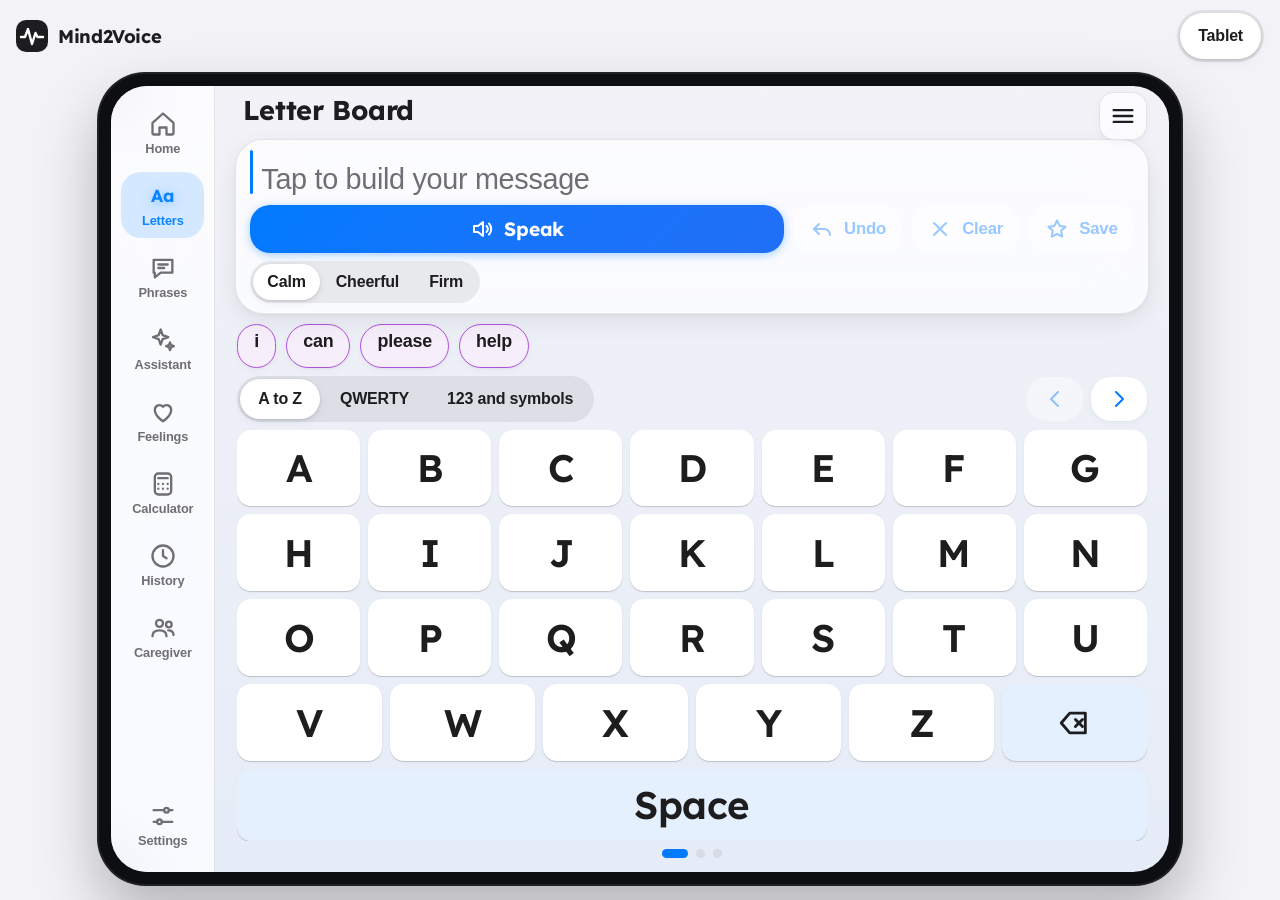
==== commit 5c14a8d9: "updated!" ====
--- a/letterboard.html
+++ b/letterboard.html
@@ -5,6 +5,13 @@
 <meta name="viewport" content="width=device-width, initial-scale=1, viewport-fit=cover">
 <title>Mind2Voice - Letter Board</title>
 <meta name="claude:viewport-fit-sides" content="cover">
+<meta name="apple-mobile-web-app-capable" content="yes">
+<meta name="mobile-web-app-capable" content="yes">
+<meta name="apple-mobile-web-app-title" content="Mind2Voice">
+<meta name="apple-mobile-web-app-status-bar-style" content="black-translucent">
+<meta name="theme-color" content="#f5f5f7">
+<link rel="manifest" href="manifest.webmanifest">
+<link rel="apple-touch-icon" href="icon-180.png">
 <link rel="preconnect" href="https://fonts.googleapis.com">
 <link rel="preconnect" href="https://fonts.gstatic.com" crossorigin>
 <link rel="stylesheet" href="https://fonts.googleapis.com/css2?family=Atkinson+Hyperlegible:wght@400;700&family=Lexend:wght@500;600;700&display=swap">
@@ -20,7 +27,6 @@
 </div>
 <div class="seg modeseg" role="group" aria-label="Preview size" id="modeseg">
 <button type="button" data-mode-btn="tablet" aria-pressed="true">Tablet</button>
-<button type="button" data-mode-btn="web" aria-pressed="false">Full-screen web</button>
 </div>
 </header>
 <div class="viewport">
--- a/style.css
+++ b/style.css
@@ -1,131 +1,200 @@
-/* Layout concept: one persistent "voice bar" (message, Speak, Undo, tone) travels with every board.
-Tablet: voice bar sits on top of the board. Web: voice bar docks on the right. Phone: bottom tab bar.
-Keys and tiles never move, so motor memory carries over from day to day. */
-
+/* Mind2Voice — Apple-style interface
+   Layout concept: one persistent "voice bar" (message, Speak, Undo, tone) travels with every board.
+   Tablet: voice bar sits on top of the board. Web: voice bar docks on the right. Phone: bottom tab bar.
+   Keys and tiles never move, so motor memory carries over from day to day. */
+
+/* ================= design tokens ================= */
 :root{
-    --bg:#f5f5f7;
+    --font-body:-apple-system,BlinkMacSystemFont,"SF Pro Text","Helvetica Neue",Arial,sans-serif;
+    --font-display:-apple-system,BlinkMacSystemFont,"SF Pro Display","Helvetica Neue",Arial,sans-serif;
+
+    --r-s:14px;
+    --r-m:20px;
+    --r-l:28px;
+
+    --bg:#f2f2f7;
     --surface:#ffffff;
-
-    --tint:#e8f2ff;
-    --tint-2:#cfe4ff;
-
-    --accent:#0071e3;
+    --glass:rgba(255,255,255,.72);
+
+    --tint:#e5f0ff;
+    --tint-2:#cfe3ff;
+
+    --accent:#007aff;
     --on-accent:#ffffff;
 
     --ink:#1d1d1f;
     --ink-2:#6e6e73;
 
-    --edge:rgba(0,0,0,.12);
-    --line:rgba(0,0,0,.08);
+    --edge:rgba(60,60,67,.2);
+    --line:rgba(60,60,67,.12);
 
     --black:#1d1d1f;
     --on-black:#ffffff;
 
     --good:#34c759;
 
-    --shadow-soft:rgba(0,0,0,.12);
+    --seg-track:rgba(118,118,128,.14);
+    --seg-on:#ffffff;
+
+    --sh-1:0 1px 2px rgba(0,0,0,.04),0 2px 8px rgba(0,0,0,.04);
+    --sh-2:0 2px 4px rgba(0,0,0,.05),0 8px 24px rgba(0,0,0,.07);
+    --sh-key:0 1px 0 rgba(0,0,0,.14),0 1px 3px rgba(0,0,0,.06);
 }
 @media (prefers-color-scheme:dark){
 :root:not([data-theme="light"]){
---bg:#0F1318; --surface:#181E26; --tint:#1F3248; --tint-2:#2E4C70;
---accent:#8CBCEB; --on-accent:#0B1420;
---ink:#F2EFE8; --ink-2:#B4BAC4; --edge:#6B7685; --line:#2C3541;
---black:#F2EFE8; --on-black:#0F1318; --good:#7CCB9A; color-scheme:dark;
+    --bg:#000000;
+    --surface:#1c1c1e;
+    --glass:rgba(28,28,30,.72);
+    --tint:#0f2a4a;
+    --tint-2:#173d6b;
+    --accent:#0a84ff;
+    --on-accent:#ffffff;
+    --ink:#f5f5f7;
+    --ink-2:#a1a1a6;
+    --edge:rgba(255,255,255,.18);
+    --line:rgba(255,255,255,.1);
+    --black:#f5f5f7;
+    --on-black:#1c1c1e;
+    --good:#30d158;
+    --seg-track:rgba(118,118,128,.28);
+    --seg-on:#636366;
+    --sh-1:0 1px 2px rgba(0,0,0,.4);
+    --sh-2:0 4px 20px rgba(0,0,0,.5);
+    --sh-key:0 1px 0 rgba(0,0,0,.6);
+    color-scheme:dark;
 }
 }
 :root[data-theme="dark"]{
---bg:#0F1318; --surface:#181E26; --tint:#1F3248; --tint-2:#2E4C70;
---accent:#8CBCEB; --on-accent:#0B1420;
---ink:#F2EFE8; --ink-2:#B4BAC4; --edge:#6B7685; --line:#2C3541;
---black:#F2EFE8; --on-black:#0F1318; --good:#7CCB9A; color-scheme:dark;
-}
+    --bg:#000000;
+    --surface:#1c1c1e;
+    --glass:rgba(28,28,30,.72);
+    --tint:#0f2a4a;
+    --tint-2:#173d6b;
+    --accent:#0a84ff;
+    --on-accent:#ffffff;
+    --ink:#f5f5f7;
+    --ink-2:#a1a1a6;
+    --edge:rgba(255,255,255,.18);
+    --line:rgba(255,255,255,.1);
+    --black:#f5f5f7;
+    --on-black:#1c1c1e;
+    --good:#30d158;
+    --seg-track:rgba(118,118,128,.28);
+    --seg-on:#636366;
+    --sh-1:0 1px 2px rgba(0,0,0,.4);
+    --sh-2:0 4px 20px rgba(0,0,0,.5);
+    --sh-key:0 1px 0 rgba(0,0,0,.6);
+    color-scheme:dark;
+}
+
+/* ================= base ================= */
 *{box-sizing:border-box}
+html{-webkit-font-smoothing:antialiased;-moz-osx-font-smoothing:grayscale;text-rendering:optimizeLegibility;-webkit-text-size-adjust:100%}
 html,body{height:100%}
 body{
-margin:0; background:var(--bg); color:var(--ink);
-font-family:var(--font-body); font-size:17px; line-height:1.4;
-padding-left:max(16px,env(safe-area-inset-left,0px));
-padding-right:max(16px,env(safe-area-inset-right,0px));
-padding-block:0;
-}
-button,input,select,textarea{font:inherit;color:inherit}
-button{cursor:pointer}
-:focus-visible{outline:4px solid var(--ink);outline-offset:3px}
+    margin:0;background:var(--bg);color:var(--ink);
+    font-family:var(--font-body);font-size:17px;line-height:1.4;letter-spacing:-.011em;
+    padding-left:max(16px,env(safe-area-inset-left,0px));
+    padding-right:max(16px,env(safe-area-inset-right,0px));
+    padding-block:0;
+}
+button,input,select,textarea{font:inherit;color:inherit;letter-spacing:inherit}
+button{cursor:pointer;-webkit-tap-highlight-color:transparent;touch-action:manipulation}
+:focus-visible{outline:3px solid var(--accent);outline-offset:3px}
 .sr{position:absolute;width:1px;height:1px;overflow:hidden;clip:rect(0 0 0 0);white-space:nowrap}
-/* ---------- prototype chrome ---------- */
+
+/* ================= prototype chrome ================= */
 .stage{height:100%;min-height:640px;display:flex;flex-direction:column;gap:10px}
 .toolbar{flex:none;display:flex;align-items:center;justify-content:space-between;gap:12px;flex-wrap:wrap;padding-top:10px}
-.brand{display:flex;align-items:center;gap:10px;font:700 1.15rem var(--font-display);letter-spacing:-.01em}
+.brand{display:flex;align-items:center;gap:10px;font:700 1.15rem var(--font-display);letter-spacing:-.02em}
 .brand svg{width:32px;height:32px}
 .protonote{color:var(--ink-2);font-size:.95rem}
 .viewport{flex:1;min-height:0;display:flex;justify-content:center;align-items:center;padding-bottom:14px}
-.device{height:min(100%,840px);aspect-ratio:4/3;max-width:100%;background:#0c0e11;padding:14px;border-radius:44px;box-shadow:0 30px 60px rgba(0,0,0,.25),inset 0 0 0 2px rgba(255,255,255,.08)}
-.screen{position:relative;width:100%;height:100%;border-radius:32px;overflow:hidden;background:var(--bg)}
-[data-mode="web"] .device{height:100%;width:100%;aspect-ratio:auto;max-width:none;padding:0;border-radius:20px;background:none;box-shadow:none;border:2px solid var(--line)}
-[data-mode="web"] .screen{border-radius:18px}
+.device{height:min(100%,840px);aspect-ratio:4/3;max-width:100%;background:#0c0e11;padding:14px;border-radius:48px;box-shadow:0 30px 60px rgba(0,0,0,.25),inset 0 0 0 2px rgba(255,255,255,.08)}
+.screen{position:relative;width:100%;height:100%;border-radius:36px;overflow:hidden;background:var(--bg)}
+[data-mode="web"] .device{height:100%;width:100%;aspect-ratio:auto;max-width:none;padding:0;border-radius:22px;background:none;box-shadow:none;border:1px solid var(--line)}
+[data-mode="web"] .screen{border-radius:21px}
 [data-mode="phone"] .device{height:100%;width:100%;aspect-ratio:auto;max-width:none;padding:0;border-radius:0;background:none;box-shadow:none}
 [data-mode="phone"] .screen{border-radius:0}
 [data-mode="phone"] .modeseg,[data-mode="phone"] .protonote{display:none}
-/* ---------- app grid ---------- */
+
+/* ================= app grid ================= */
 .app{height:100%;display:grid;grid-template-columns:104px minmax(0,1fr);background:var(--bg)}
 [data-mode="web"] .app{grid-template-columns:244px minmax(0,1fr)}
 [data-mode="phone"] .app{grid-template-columns:minmax(0,1fr);grid-template-rows:minmax(0,1fr) auto}
-.rail{display:flex;flex-direction:column;gap:6px;padding:14px 10px;border-right:2px solid var(--line);background:var(--surface);overflow-y:auto}
-.nav{display:flex;flex-direction:column;align-items:center;justify-content:center;gap:4px;min-height:68px;padding:10px 4px;border:2px solid transparent;border-radius:var(--r-m);background:none;color:var(--ink);font:700 .85rem/1.1 var(--font-body);text-align:center}
+.rail{display:flex;flex-direction:column;gap:6px;padding:14px 10px;border-right:1px solid var(--line);background:var(--glass);-webkit-backdrop-filter:saturate(180%) blur(24px);backdrop-filter:saturate(180%) blur(24px);overflow-y:auto}
+.nav{display:flex;flex-direction:column;align-items:center;justify-content:center;gap:4px;min-height:68px;padding:10px 4px;border:0;border-radius:var(--r-m);background:none;color:var(--ink-2);font:600 .8rem/1.1 var(--font-body);letter-spacing:-.01em;text-align:center}
 .nav svg{width:28px;height:28px;flex:none}
-.nav[aria-current="page"]{background:var(--black);color:var(--on-black)}
-.nav:not([aria-current="page"]):hover{border-color:var(--edge)}
+.nav[aria-current="page"]{background:var(--tint);color:var(--accent)}
 .nav.last{margin-top:auto}
 .l-full,.l-tiny{display:none}
-[data-mode="web"] .nav{flex-direction:row;justify-content:flex-start;gap:14px;padding:12px 16px;font-size:1.08rem;text-align:left}
+[data-mode="web"] .nav{flex-direction:row;justify-content:flex-start;gap:14px;padding:12px 16px;font-size:1.06rem;text-align:left}
 [data-mode="web"] .l-short,[data-mode="phone"] .l-short{display:none}
 [data-mode="web"] .l-full{display:inline}
 [data-mode="phone"] .l-tiny{display:inline}
-[data-mode="phone"] .rail{order:2;flex-direction:row;gap:2px;padding:6px;border-right:0;border-top:2px solid var(--line);overflow-x:auto;justify-content:space-between}
-[data-mode="phone"] .nav{flex:1 0 50px;min-height:58px;padding:6px 2px;font-size:.75rem;border-radius:var(--r-s)}
+[data-mode="phone"] .rail{order:2;flex-direction:row;gap:2px;padding:6px 6px calc(6px + env(safe-area-inset-bottom,0px));border-right:0;border-top:1px solid var(--line);overflow-x:auto;justify-content:space-between}
+[data-mode="phone"] .nav{flex:1 0 50px;min-height:58px;padding:6px 2px;font-size:.72rem;border-radius:var(--r-s)}
 [data-mode="phone"] .nav svg{width:24px;height:24px}
 [data-mode="phone"] .nav.last{margin-top:0}
+
 .main{position:relative;display:flex;flex-direction:column;min-width:0;min-height:0;height:100%}
-.head{flex:none;padding:18px 96px 4px 24px}
-.head h1{margin:0;font:700 clamp(1.7rem,3.2vw,2.4rem)/1.1 var(--font-display);letter-spacing:-.02em}
-.head p{margin:4px 0 0;color:var(--ink-2)}
-.page{flex:1;min-height:0;display:flex;flex-direction:column;gap:14px;padding:10px 24px 22px}
-.page.solo{overflow-y:auto}
+.head{flex:none;padding:20px 96px 4px 28px}
+.head h1{margin:0;font:700 clamp(1.9rem,3.4vw,2.6rem)/1.08 var(--font-display);letter-spacing:-.035em}
+.head p{margin:6px 0 0;color:var(--ink-2);font-size:1.02rem}
+.page{flex:1;min-height:0;display:flex;flex-direction:column;gap:14px;padding:12px 24px 22px}
+.page.solo{overflow-y:auto;-webkit-overflow-scrolling:touch}
 [data-mode="web"] .page.has-voice{flex-direction:row-reverse;align-items:stretch}
 [data-mode="phone"] .head{padding:14px 80px 2px 16px}
 [data-mode="phone"] .page{padding:8px 16px 14px}
-.board{flex:1;min-height:0;min-width:0;display:flex;flex-direction:column;gap:12px;overflow-y:auto;padding:4px}
-.lbl{font:700 .82rem var(--font-body);letter-spacing:.08em;text-transform:uppercase;color:var(--ink-2)}
-.card{background:var(--surface);border:2px solid var(--line);border-radius:var(--r-l);padding:18px}
-.card h2{margin:0 0 4px;font:700 1.25rem var(--font-display);letter-spacing:-.01em}
+.board{flex:1;min-height:0;min-width:0;display:flex;flex-direction:column;gap:12px;overflow-y:auto;padding:4px;-webkit-overflow-scrolling:touch}
+.lbl{font:600 .78rem var(--font-body);letter-spacing:.06em;text-transform:uppercase;color:var(--ink-2)}
+.card{background:var(--surface);border:0;border-radius:var(--r-l);padding:20px;box-shadow:var(--sh-1)}
+.card h2{margin:0 0 4px;font:700 1.3rem var(--font-display);letter-spacing:-.025em}
 .card .sub{margin:0 0 14px;color:var(--ink-2)}
-/* ---------- buttons, tiles ---------- */
-.btn{min-height:56px;padding:12px 20px;border:2px solid var(--edge);border-radius:var(--r-m);background:var(--surface);color:var(--ink);font:700 1.05rem var(--font-body);display:inline-flex;align-items:center;justify-content:center;gap:10px}
+
+/* ================= buttons, tiles ================= */
+.btn{min-height:56px;padding:12px 22px;border:0;border-radius:var(--r-m);background:var(--surface);color:var(--accent);font:600 1.05rem var(--font-body);display:inline-flex;align-items:center;justify-content:center;gap:10px;box-shadow:var(--sh-1)}
 .btn svg{width:24px;height:24px;flex:none}
-.btn.primary{background:var(--accent);border-color:var(--accent);color:var(--on-accent)}
-.btn.dark{background:var(--black);border-color:var(--black);color:var(--on-black)}
-.btn[disabled]{opacity:.5;cursor:not-allowed}
-.btn.speak{flex:1 1 180px;min-height:68px;font:700 1.35rem var(--font-display)}
-.btn:active:not([disabled]),.tile:active,.key:active,.chip:active{transform:translateY(2px)}
+.btn.primary{background:var(--accent);color:var(--on-accent);box-shadow:0 2px 10px color-mix(in srgb,var(--accent) 35%,transparent)}
+.btn.dark{background:var(--black);color:var(--on-black)}
+.btn[disabled]{opacity:.4;cursor:not-allowed;box-shadow:none}
+.btn.speak{flex:1 1 180px;min-height:68px;font:700 1.35rem var(--font-display);letter-spacing:-.02em}
+
+/* tiles, keys and chips keep the gradient layer: it is the Touch Guard "fill while you hold" effect */
 .tile,.key,.chip{background-color:var(--surface);background-image:linear-gradient(var(--fill,var(--tint-2)),var(--fill,var(--tint-2)));background-repeat:no-repeat;background-size:0 100%}
 .hold{background-size:100% 100%;transition:background-size var(--guard,0ms) linear}
-.tile:hover,.chip:hover,.key:hover{border-color:var(--accent)}
+.tile{border:1px solid var(--line);box-shadow:var(--sh-1);letter-spacing:-.02em}
+.tile.black{border-color:var(--black)}
 .chips{display:flex;gap:10px;flex-wrap:wrap}
 .chips.col{flex-direction:column;align-items:stretch}
-.chip{min-height:56px;padding:10px 18px;border:2px solid var(--edge);border-radius:999px;color:var(--ink);font:700 1.15rem var(--font-body);display:inline-flex;align-items:center;gap:10px;text-align:left}
+.chip{min-height:56px;padding:10px 20px;border:1px solid var(--line);border-radius:999px;color:var(--ink);font:600 1.12rem var(--font-body);display:inline-flex;align-items:center;gap:10px;text-align:left;box-shadow:var(--sh-1)}
 .chip svg{width:22px;height:22px;flex:none}
-.chip[aria-pressed="true"]{background-color:var(--black);color:var(--on-black);border-color:var(--black)}
+.chip[aria-pressed="true"]{background-color:var(--accent);color:var(--on-accent);border-color:var(--accent)}
 .chip.ai{border-color:var(--accent);background-color:var(--tint)}
-.chip.ghost{border-style:dashed}
-.seg{display:inline-flex;flex-wrap:wrap;gap:3px;padding:3px;border:2px solid var(--edge);border-radius:999px;background:var(--surface)}
-.seg button{min-height:48px;padding:8px 16px;border:0;border-radius:999px;background:none;font:700 1rem var(--font-body)}
-.seg button[aria-pressed="true"]{background:var(--black);color:var(--on-black)}
-/* ---------- voice bar ---------- */
-.voice{flex:none;background:var(--surface);border:2px solid var(--edge);border-radius:var(--r-l);padding:14px 16px;display:flex;flex-direction:column;gap:12px}
+.chip.ghost{border-style:dashed;border-color:var(--edge);box-shadow:none;background-color:transparent}
+
+/* iOS-style segmented control */
+.seg{display:inline-flex;flex-wrap:wrap;gap:2px;padding:3px;border:0;border-radius:999px;background:var(--seg-track)}
+.seg button{min-height:46px;padding:8px 18px;border:0;border-radius:999px;background:none;color:var(--ink);font:600 1rem var(--font-body)}
+.seg button[aria-pressed="true"]{background:var(--seg-on);color:var(--ink);box-shadow:0 1px 3px rgba(0,0,0,.14),0 3px 8px rgba(0,0,0,.06)}
+
+/* press feedback: restrained scale, no sticky hover on touch screens */
+.btn,.chip,.tile,.key,.dest,.face,.emo,.sug .say,.nav,.seg button,.navtoggle,.spk{transition:background-color .18s ease,box-shadow .18s ease,color .18s ease,transform .14s ease,opacity .18s ease}
+.btn:active:not([disabled]),.chip:active,.tile:active,.key:active,.dest:active,.face:active,.emo:active,.sug .say:active,.nav:active,.navtoggle:active,.spk:active{transform:scale(.97)}
+@media (hover:hover){
+.btn:not(.primary):not(.dark):hover:not([disabled]),.chip:hover,.tile:hover,.key:hover,.nav:not([aria-current="page"]):hover{background-color:var(--tint)}
+.btn.primary:hover:not([disabled]){filter:brightness(1.06)}
+.btn.dark:hover:not([disabled]){opacity:.88}
+.dest:hover,.face:hover,.emo:hover,.sug .say:hover{box-shadow:var(--sh-2);transform:translateY(-1px)}
+.navtoggle:hover{background:var(--tint)}
+}
+
+/* ================= voice bar ================= */
+.voice{flex:none;background:var(--glass);-webkit-backdrop-filter:saturate(180%) blur(24px);backdrop-filter:saturate(180%) blur(24px);border:1px solid var(--line);border-radius:var(--r-l);padding:16px 18px;display:flex;flex-direction:column;gap:12px;box-shadow:var(--sh-2)}
 [data-mode="web"] .voice{width:380px}
-.vmsg{min-height:64px;max-height:132px;overflow:auto;font:600 clamp(1.5rem,2.8vw,2.1rem)/1.2 var(--font-display);overflow-wrap:anywhere}
+.vmsg{min-height:64px;max-height:132px;overflow:auto;font:600 clamp(1.5rem,2.8vw,2.1rem)/1.2 var(--font-display);letter-spacing:-.025em;overflow-wrap:anywhere}
 [data-mode="web"] .vmsg{flex:1;max-height:none;min-height:150px}
-.vmsg.empty{color:var(--ink-2);font:400 1.15rem var(--font-body)}
+.vmsg.empty{color:var(--ink-2);font:400 1.15rem var(--font-body);letter-spacing:-.011em}
 .vrow{display:flex;gap:10px;flex-wrap:wrap}
 .vtone{display:flex;align-items:center;gap:12px;flex-wrap:wrap}
 .wave{display:none;gap:4px;align-items:center;height:28px}
@@ -133,124 +202,129 @@
 .wave i{width:6px;height:10px;border-radius:3px;background:var(--accent);animation:wv .9s ease-in-out infinite}
 .wave i:nth-child(2){animation-delay:.15s}.wave i:nth-child(3){animation-delay:.3s}
 @keyframes wv{0%,100%{height:8px}50%{height:26px}}
-/* ---------- home ---------- */
-.home{display:grid;gap:22px;grid-template-columns:minmax(0,1fr)}
+
+/* ================= home ================= */
+.home{display:grid;gap:24px;grid-template-columns:minmax(0,1fr)}
 [data-mode="web"] .home{grid-template-columns:minmax(0,1.1fr) minmax(0,1fr);align-items:start}
 .home section{display:flex;flex-direction:column;gap:10px}
 .quick{display:grid;gap:12px;grid-template-columns:repeat(4,minmax(0,1fr))}
 [data-mode="phone"] .quick{grid-template-columns:repeat(2,minmax(0,1fr))}
 .quick .tile{min-height:112px;font-size:clamp(1.3rem,2.4vw,1.75rem);font-family:var(--font-display)}
-.dest{display:flex;align-items:center;gap:16px;width:100%;min-height:92px;padding:14px 18px;border:2px solid var(--edge);border-radius:var(--r-m);background:var(--surface);text-align:left;box-shadow:0 3px 0 var(--line)}
-.dest:hover{border-color:var(--accent)}
-.dest .ib{flex:none;width:56px;height:56px;border-radius:18px;background:var(--tint);color:var(--accent);display:grid;place-items:center}
+.dest{display:flex;align-items:center;gap:16px;width:100%;min-height:92px;padding:14px 18px;border:0;border-radius:var(--r-m);background:var(--surface);text-align:left;box-shadow:var(--sh-1)}
+.dest .ib{flex:none;width:56px;height:56px;border-radius:16px;background:var(--tint);color:var(--accent);display:grid;place-items:center}
 .dest .ib svg{width:30px;height:30px}
-.dest b{display:block;font:700 1.25rem var(--font-display);letter-spacing:-.01em}
+.dest b{display:block;font:700 1.2rem var(--font-display);letter-spacing:-.025em}
 .dest span{display:block;color:var(--ink-2);font-size:.98rem}
-.dest .go{margin-left:auto;flex:none;width:26px;height:26px}
+.dest .go{margin-left:auto;flex:none;width:22px;height:22px;color:var(--ink-2);opacity:.6}
 .faces{display:grid;grid-template-columns:repeat(5,minmax(0,1fr));gap:10px}
-.face{display:flex;flex-direction:column;align-items:center;gap:6px;min-height:104px;padding:10px 4px;border:2px solid var(--edge);border-radius:var(--r-m);background:var(--surface);font:700 .95rem var(--font-body);box-shadow:0 3px 0 var(--line)}
-.face:hover{border-color:var(--accent)}
+.face{display:flex;flex-direction:column;align-items:center;gap:6px;min-height:104px;padding:10px 4px;border:0;border-radius:var(--r-m);background:var(--surface);font:600 .95rem var(--font-body);box-shadow:var(--sh-1)}
 .face svg{width:52px;height:52px;color:var(--ink)}
 [data-mode="phone"] .face{font-size:.8rem}
 [data-mode="phone"] .face svg{width:40px;height:40px}
-/* ---------- letters ---------- */
+
+/* ================= letters ================= */
 .keys{flex:1;min-height:300px;display:flex;flex-direction:column;gap:8px}
 .krow{flex:1;display:flex;gap:8px;min-height:56px}
-.key{flex:1;min-width:0;border:2px solid var(--edge);border-radius:var(--r-s);color:var(--ink);font:700 clamp(1.4rem,3vw,2.5rem) var(--font-display);box-shadow:0 3px 0 var(--line);display:flex;align-items:center;justify-content:center}
+.key{flex:1;min-width:0;border:0;border-radius:var(--r-s);color:var(--ink);font:600 clamp(1.4rem,3vw,2.5rem) var(--font-display);box-shadow:var(--sh-key);display:flex;align-items:center;justify-content:center}
 .key svg{width:34px;height:34px}
 .key.fn{background-color:var(--tint)}
 .krow.space{flex:none;min-height:72px}
 .key.wide{flex:1}
 .kbbar{display:flex;align-items:center;justify-content:space-between;gap:12px;flex-wrap:wrap}
-/* ---------- AI assistant ---------- */
+
+/* ================= AI assistant ================= */
 .ai{display:flex;flex-direction:column;gap:14px}
 [data-mode="web"] .ai{display:grid;grid-template-columns:minmax(0,1fr) minmax(0,1fr);align-items:start}
 .bank{display:flex;flex-direction:column;gap:10px}
 .group{display:flex;flex-direction:column;gap:8px}
-.tray{min-height:64px;display:flex;gap:8px;flex-wrap:wrap;align-items:center;padding:10px;border:2px dashed var(--edge);border-radius:var(--r-m);background:var(--surface)}
+.tray{min-height:64px;display:flex;gap:8px;flex-wrap:wrap;align-items:center;padding:10px;border:1.5px dashed var(--edge);border-radius:var(--r-m);background:var(--surface)}
 .tray .hint{color:var(--ink-2)}
 .sug{display:flex;gap:10px;align-items:stretch}
-.sug .say{flex:1;min-width:0;text-align:left;border:2px solid var(--edge);border-radius:var(--r-m);background:var(--surface);padding:14px 18px;font:700 1.25rem/1.25 var(--font-display);display:flex;flex-direction:column;gap:6px;box-shadow:0 3px 0 var(--line)}
-.sug .say:hover{border-color:var(--accent)}
-.sug.top .say{background:var(--tint);border-color:var(--accent);font-size:1.55rem}
-.sug .spk{flex:none;width:72px;border-radius:var(--r-m);border:2px solid var(--black);background:var(--black);color:var(--on-black);display:grid;place-items:center}
+.sug .say{flex:1;min-width:0;text-align:left;border:0;border-radius:var(--r-m);background:var(--surface);padding:14px 18px;font:600 1.25rem/1.25 var(--font-display);letter-spacing:-.02em;display:flex;flex-direction:column;gap:6px;box-shadow:var(--sh-1)}
+.sug.top .say{background:var(--tint);box-shadow:inset 0 0 0 2px var(--accent);font-size:1.55rem}
+.sug .spk{flex:none;width:72px;border-radius:var(--r-m);border:0;background:var(--accent);color:#fff;display:grid;place-items:center}
 .sug .spk svg{width:30px;height:30px}
-.conf{display:inline-flex;gap:5px;align-items:center;font:400 .85rem var(--font-body);color:var(--ink-2)}
+.conf{display:inline-flex;gap:5px;align-items:center;font:400 .85rem var(--font-body);letter-spacing:0;color:var(--ink-2)}
 .conf i{width:10px;height:10px;border-radius:50%;border:2px solid var(--ink-2)}
 .conf i.on{background:var(--ink-2)}
-/* ---------- emotions ---------- */
+
+/* ================= emotions ================= */
 .emos{display:grid;grid-template-columns:repeat(5,minmax(0,1fr));gap:12px}
 [data-mode="phone"] .emos{grid-template-columns:repeat(3,minmax(0,1fr))}
-.emo{display:flex;flex-direction:column;align-items:center;gap:8px;padding:14px 6px;min-height:142px;border:2px solid var(--edge);border-radius:var(--r-m);background:var(--surface);font:700 1.15rem var(--font-body);box-shadow:0 3px 0 var(--line)}
+.emo{display:flex;flex-direction:column;align-items:center;gap:8px;padding:14px 6px;min-height:142px;border:0;border-radius:var(--r-m);background:var(--surface);font:600 1.15rem var(--font-body);box-shadow:var(--sh-1)}
 .emo svg{width:64px;height:64px}
-.emo[aria-pressed="true"]{border-color:var(--ink);box-shadow:inset 0 0 0 3px var(--ink);background:var(--tint)}
-.emo:hover{border-color:var(--accent)}
+.emo[aria-pressed="true"]{background:var(--tint);box-shadow:inset 0 0 0 3px var(--accent);color:var(--accent)}
+.emo[aria-pressed="true"] svg{color:var(--accent)}
 .breath{display:flex;align-items:center;gap:18px;flex-wrap:wrap}
-.orb{width:120px;height:120px;border-radius:50%;background:var(--tint-2);border:3px solid var(--accent);display:grid;place-items:center;font:700 1rem var(--font-display);text-align:center;flex:none}
+.orb{width:120px;height:120px;border-radius:50%;background:radial-gradient(circle at 35% 30%,var(--tint),var(--tint-2));border:0;box-shadow:0 0 0 3px var(--accent),0 8px 24px color-mix(in srgb,var(--accent) 30%,transparent);display:grid;place-items:center;font:600 1rem var(--font-display);text-align:center;flex:none}
 .orb.on{animation:br 8s ease-in-out infinite}
 @keyframes br{0%,100%{transform:scale(.72)}50%{transform:scale(1)}}
-/* ---------- caregiver ---------- */
+
+/* ================= caregiver ================= */
 .cg{display:grid;gap:16px;grid-template-columns:minmax(0,1fr)}
 [data-mode="web"] .cg{grid-template-columns:repeat(2,minmax(0,1fr));align-items:start}
 .cg .wide{grid-column:1/-1}
 .stats{display:grid;gap:12px;grid-template-columns:repeat(3,minmax(0,1fr))}
-.stat{padding:14px 16px;border:2px solid var(--line);border-radius:var(--r-m);background:var(--surface)}
-.stat b{display:block;font:700 2rem/1.1 var(--font-display);font-variant-numeric:tabular-nums}
+.stat{padding:16px 18px;border:0;border-radius:var(--r-m);background:var(--surface);box-shadow:var(--sh-1)}
+.stat b{display:block;font:700 2rem/1.1 var(--font-display);letter-spacing:-.03em;font-variant-numeric:tabular-nums}
 .stat span{color:var(--ink-2);font-size:.95rem}
 .bars{display:flex;flex-direction:column;gap:10px}
 .brow{display:grid;grid-template-columns:minmax(0,1.2fr) minmax(0,1fr) 44px;gap:12px;align-items:center}
 .brow .n{overflow-wrap:anywhere}
-.track{height:16px;border-radius:999px;background:var(--tint);overflow:hidden}
+.track{height:12px;border-radius:999px;background:var(--seg-track);overflow:hidden}
 .track i{display:block;height:100%;background:var(--accent);border-radius:999px}
-.brow .v{text-align:right;font-variant-numeric:tabular-nums;font-weight:700}
-.goal{display:flex;flex-direction:column;gap:6px;padding:12px 0;border-bottom:2px solid var(--line)}
+.brow .v{text-align:right;font-variant-numeric:tabular-nums;font-weight:600}
+.goal{display:flex;flex-direction:column;gap:6px;padding:12px 0;border-bottom:1px solid var(--line)}
 .goal:last-child{border-bottom:0}
 .goal .top{display:flex;justify-content:space-between;gap:12px;flex-wrap:wrap}
-.goal b{font:700 1.05rem var(--font-body)}
+.goal b{font:600 1.05rem var(--font-body)}
 .form{display:flex;gap:10px;flex-wrap:wrap;align-items:flex-end}
 .field{display:flex;flex-direction:column;gap:6px;flex:1 1 220px}
-.field label{font-weight:700}
-.field input,.field select,.field textarea{min-height:56px;padding:10px 14px;border:2px solid var(--edge);border-radius:var(--r-s);background:var(--surface);font-size:1.1rem}
+.field label{font-weight:600}
+.field input,.field select,.field textarea{min-height:56px;padding:10px 16px;border:1px solid var(--line);border-radius:var(--r-s);background:var(--bg);font-size:1.1rem}
 .field textarea{min-height:110px;font-size:.95rem;width:100%}
-.mine{display:flex;gap:8px;align-items:center;justify-content:space-between;padding:8px 0;border-bottom:2px solid var(--line)}
+.mine{display:flex;gap:8px;align-items:center;justify-content:space-between;padding:8px 0;border-bottom:1px solid var(--line)}
 .mine small{color:var(--ink-2)}
-.holdbtn{width:100%;min-height:120px;border:3px solid var(--black);border-radius:var(--r-l);background-color:var(--surface);background-image:linear-gradient(var(--tint-2),var(--tint-2));background-repeat:no-repeat;background-size:0 100%;font:700 1.4rem var(--font-display);display:flex;flex-direction:column;align-items:center;justify-content:center;gap:8px}
+.holdbtn{width:100%;min-height:120px;border:0;border-radius:var(--r-l);background-color:var(--surface);background-image:linear-gradient(var(--tint-2),var(--tint-2));background-repeat:no-repeat;background-size:0 100%;box-shadow:inset 0 0 0 2px var(--ink),var(--sh-1);font:700 1.4rem var(--font-display);letter-spacing:-.02em;display:flex;flex-direction:column;align-items:center;justify-content:center;gap:8px}
 .holdbtn.holding{background-size:100% 100%;transition:background-size 1.5s linear}
 .holdbtn svg{width:34px;height:34px}
 .chart{width:100%;height:auto;display:block}
 .chart text{fill:var(--ink-2);font:400 13px var(--font-body)}
-.chart .lab{fill:var(--ink);font-weight:700}
+.chart .lab{fill:var(--ink);font-weight:600}
 .chart .gl{stroke:var(--line);stroke-width:1}
 .chart .l1{fill:none;stroke:var(--accent);stroke-width:3.5;stroke-linejoin:round;stroke-linecap:round}
 .chart .l2{fill:none;stroke:var(--ink);stroke-width:3.5;stroke-dasharray:2 7;stroke-linecap:round}
 .chart .ar{fill:var(--tint)}
 .chart .d1{fill:var(--accent)}.chart .d2{fill:var(--ink)}
-/* ---------- settings ---------- */
-.set{max-width:760px}
-.srow{display:flex;justify-content:space-between;align-items:center;gap:16px;flex-wrap:wrap;padding:16px 0;border-bottom:2px solid var(--line)}
+
+/* ================= settings ================= */
+.set{max-width:760px;padding-top:8px;padding-bottom:8px}
+.srow{display:flex;justify-content:space-between;align-items:center;gap:16px;flex-wrap:wrap;padding:16px 0;border-bottom:1px solid var(--line)}
 .srow:last-child{border-bottom:0}
-.srow .t{font:700 1.1rem var(--font-body)}
+.srow .t{font:600 1.08rem var(--font-body)}
 .srow .d{color:var(--ink-2);font-size:.97rem;max-width:44ch}
-.sw{width:76px;height:44px;border-radius:999px;border:2px solid var(--edge);background:var(--surface);position:relative;flex:none}
-.sw::after{content:"";position:absolute;top:4px;left:4px;width:32px;height:32px;border-radius:50%;background:var(--ink);transition:transform .15s}
-.sw[aria-checked="true"]{background:var(--accent);border-color:var(--accent)}
-.sw[aria-checked="true"]::after{transform:translateX(32px);background:var(--on-accent)}
-.swwrap{display:flex;align-items:center;gap:10px;font-weight:700}
+/* iOS switch */
+.sw{width:68px;height:40px;border-radius:999px;border:0;background:var(--seg-track);position:relative;flex:none;transition:background-color .2s ease}
+.sw::after{content:"";position:absolute;top:3px;left:3px;width:34px;height:34px;border-radius:50%;background:#fff;box-shadow:0 2px 6px rgba(0,0,0,.25);transition:transform .2s ease}
+.sw[aria-checked="true"]{background:var(--good)}
+.sw[aria-checked="true"]::after{transform:translateX(28px)}
+.swwrap{display:flex;align-items:center;gap:10px;font-weight:600}
 input[type="range"]{width:min(260px,100%);height:44px;accent-color:var(--accent)}
-.set input[type="text"],.set select{min-height:52px;padding:8px 14px;border:2px solid var(--edge);border-radius:var(--r-s);background:var(--surface);font-size:1.05rem;max-width:100%}
-/* ---------- overlays ---------- */
-.toast{position:absolute;left:50%;bottom:22px;transform:translateX(-50%);max-width:88%;background:var(--black);color:var(--on-black);padding:14px 22px;border-radius:999px;font:700 1.1rem var(--font-body);opacity:0;pointer-events:none;transition:opacity .2s;z-index:30;text-align:center}
+.set input[type="text"],.set select{min-height:52px;padding:8px 16px;border:1px solid var(--line);border-radius:var(--r-s);background:var(--bg);font-size:1.05rem;max-width:100%}
+.field input:focus,.field select:focus,.field textarea:focus,.set input[type="text"]:focus,.set select:focus{border-color:var(--accent);outline-offset:1px}
+
+/* ================= overlays ================= */
+.toast{position:absolute;left:50%;bottom:22px;transform:translateX(-50%);max-width:88%;background:rgba(29,29,31,.88);-webkit-backdrop-filter:blur(20px);backdrop-filter:blur(20px);color:#fff;padding:14px 24px;border-radius:999px;font:600 1.05rem var(--font-body);opacity:0;pointer-events:none;transition:opacity .2s;z-index:30;text-align:center;box-shadow:0 8px 30px rgba(0,0,0,.25)}
+:root[data-theme="dark"] .toast{background:rgba(245,245,247,.92);color:#1c1c1e}
 .toast.on{opacity:1}
 [data-mode="phone"] .toast{bottom:84px}
-.sheet{position:absolute;inset:0;z-index:40;display:flex;align-items:center;justify-content:center;padding:20px;background:rgba(10,14,20,.55)}
-.sheet-card{width:min(560px,100%);background:var(--surface);border:2px solid var(--edge);border-radius:var(--r-l);padding:24px;display:flex;flex-direction:column;gap:14px}
-.sheet-card h2{margin:0;font:700 1.6rem var(--font-display)}
+.sheet{position:absolute;inset:0;z-index:40;display:flex;align-items:center;justify-content:center;padding:20px;background:rgba(0,0,0,.35);-webkit-backdrop-filter:blur(14px);backdrop-filter:blur(14px)}
+.sheet-card{width:min(560px,100%);background:var(--surface);border:0;border-radius:32px;padding:26px;display:flex;flex-direction:column;gap:14px;box-shadow:0 24px 70px rgba(0,0,0,.3)}
+.sheet-card h2{margin:0;font:700 1.6rem var(--font-display);letter-spacing:-.03em}
 .sheet-card p{margin:0;color:var(--ink-2)}
 .sheet-card .btn{min-height:68px;font-size:1.25rem}
-.reduce *:not(.hold):not(.holding){animation:none!important;transition:none!important}
-@media (prefers-reduced-motion:reduce){.wave i,.orb.on{animation:none!important}}
-
-/* ---------- collapsible sidebar ---------- */
+
+/* ================= collapsible sidebar ================= */
 .app{transition:grid-template-columns .25s ease,grid-template-rows .25s ease}
 .rail{transition:transform .25s ease,visibility 0s}
 .app.nav-hidden{grid-template-columns:0 minmax(0,1fr)}
@@ -258,210 +332,191 @@
 /* phone: the bar sits at the bottom, so slide it down instead */
 [data-mode="phone"] .app.nav-hidden{grid-template-columns:minmax(0,1fr);grid-template-rows:minmax(0,1fr) 0}
 [data-mode="phone"] .app.nav-hidden .rail{transform:translateY(100%);padding:0;border-top:0}
-.navtoggle{position:absolute;top:16px;right:20px;z-index:5;width:56px;height:56px;border:2px solid var(--edge);border-radius:var(--r-m);background:var(--surface);color:var(--ink);display:grid;place-items:center}
-.navtoggle:hover{border-color:var(--accent)}
+.navtoggle{position:absolute;top:18px;right:22px;z-index:5;width:56px;height:56px;border:0;border-radius:18px;background:var(--glass);-webkit-backdrop-filter:saturate(180%) blur(20px);backdrop-filter:saturate(180%) blur(20px);color:var(--ink);display:grid;place-items:center;box-shadow:var(--sh-1),inset 0 0 0 1px var(--line)}
 .navtoggle svg{width:28px;height:28px}
 [data-mode="phone"] .navtoggle{top:10px;right:12px;width:52px;height:52px}
+
+/* ================= motion preferences ================= */
+.reduce *:not(.hold):not(.holding){animation:none!important;transition:none!important}
 .reduce .app,.reduce .rail{transition:none!important}
-
-
-
-/* ---------- Apple-inspired polish (safe overrides) ----------
-   Visual-only refinements. Preserves the original component geometry
-   and layout rules so existing screens do not collapse or resize.
-*/
-:root {
-    --font-body: -apple-system, BlinkMacSystemFont, "Helvetica Neue", Arial, sans-serif;
-    --font-display: -apple-system, BlinkMacSystemFont, "Helvetica Neue", Arial, sans-serif;
-    --bg: #f5f5f7;
-    --surface: #ffffff;
-    --tint: #eaf3ff;
-    --tint-2: #d6e8ff;
-    --accent: #0071e3;
-    --on-accent: #ffffff;
-    --ink: #1d1d1f;
-    --ink-2: #6e6e73;
-    --edge: rgba(0, 0, 0, .12);
-    --line: rgba(0, 0, 0, .07);
-    --black: #1d1d1f;
-    --on-black: #ffffff;
-    --good: #34c759;
-    --shadow-soft: rgba(0, 0, 0, .08);
-}
-
-@media (prefers-color-scheme: dark) {
-    :root:not([data-theme="light"]) {
-        --bg: #1c1c1e;
-        --surface: #2c2c2e;
-        --tint: #20334a;
-        --tint-2: #294767;
-        --accent: #0a84ff;
-        --on-accent: #ffffff;
-        --ink: #f5f5f7;
-        --ink-2: #a1a1a6;
-        --edge: rgba(255, 255, 255, .14);
-        --line: rgba(255, 255, 255, .08);
-        --black: #f5f5f7;
-        --on-black: #1c1c1e;
-        --good: #30d158;
-        --shadow-soft: rgba(0, 0, 0, .24);
-        color-scheme: dark;
-    }
-}
-
-:root[data-theme="dark"] {
-    --bg: #1c1c1e;
-    --surface: #2c2c2e;
-    --tint: #20334a;
-    --tint-2: #294767;
-    --accent: #0a84ff;
-    --on-accent: #ffffff;
-    --ink: #f5f5f7;
-    --ink-2: #a1a1a6;
-    --edge: rgba(255, 255, 255, .14);
-    --line: rgba(255, 255, 255, .08);
-    --black: #f5f5f7;
-    --on-black: #1c1c1e;
-    --good: #30d158;
-    --shadow-soft: rgba(0, 0, 0, .24);
-    color-scheme: dark;
-}
-
-html {
-    -webkit-font-smoothing: antialiased;
-    -moz-osx-font-smoothing: grayscale;
-    text-rendering: optimizeLegibility;
-}
-
-button, input, select, textarea {
-    font-family: var(--font-body);
-}
-
-button {
-    transition: background-color .16s ease, border-color .16s ease,
-                box-shadow .16s ease, transform .16s ease;
-}
-
-:focus-visible {
-    outline: 3px solid var(--accent);
-    outline-offset: 3px;
-}
-
-/* Refine the existing styles without changing their dimensions. */
-.card, .voice, .dest, .face, .emo, .sug .say, .sheet-card {
-    box-shadow: 0 2px 10px rgba(0, 0, 0, .035);
-}
-
-.nav {
-    font-family: var(--font-body);
-    font-weight: 600;
-    letter-spacing: -.015em;
-}
-
-.nav[aria-current="page"] {
-    background: var(--tint);
-    color: var(--accent);
-}
-
-.nav:not([aria-current="page"]):hover {
-    background: var(--line);
-}
-
-.btn {
-    font-weight: 600;
-    box-shadow: none;
-}
-
-.btn.primary {
-    background: var(--accent);
-    border-color: var(--accent);
-}
-
-.btn.primary:hover:not([disabled]) {
-    filter: brightness(1.04);
-}
-
-.btn:active:not([disabled]), .tile:active, .key:active, .chip:active {
-    transform: scale(.985);
-}
-
-.tile, .key, .chip {
-    background-image: none;
-}
-
-.tile, .key, .chip, .dest, .face, .emo, .sug .say {
-    border-color: var(--edge);
-}
-
-.chip[aria-pressed="true"] {
-    background: var(--accent);
-    color: #ffffff;
-    border-color: var(--accent);
-}
-
-.sug .spk {
-    background: var(--accent);
-    border-color: var(--accent);
-    color: #ffffff;
-}
-
-.field input:focus, .field select:focus, .field textarea:focus,
-.set input[type="text"]:focus, .set select:focus {
-    border-color: var(--accent);
-}
-
-@media (prefers-reduced-motion: reduce) {
-    *, *::before, *::after {
-        animation-duration: .01ms !important;
-        animation-iteration-count: 1 !important;
-        transition-duration: .01ms !important;
-    }
-}
-
-/* Native-inspired interaction polish: restrained depth, clear states, and touch feedback. */
-button, .sw {
-    -webkit-tap-highlight-color: transparent;
-}
-
-.card, .voice, .sheet-card {
-    border-color: var(--line);
-    box-shadow: 0 4px 18px rgba(0, 0, 0, .045);
-}
-
-.btn, .chip, .dest, .face, .emo, .sug .say, .nav {
-    transition: background-color .18s ease, border-color .18s ease,
-                box-shadow .18s ease, color .18s ease, transform .18s ease;
-}
-
-.btn:not(.primary):not(.dark):hover:not([disabled]),
-.chip:hover, .nav:not([aria-current="page"]):hover {
-    background-color: var(--tint);
-}
-
-.dest:hover, .face:hover, .emo:hover, .sug .say:hover {
-    transform: translateY(-1px);
-    box-shadow: 0 6px 16px rgba(0, 0, 0, .08);
-}
-
-.btn:active:not([disabled]), .chip:active, .dest:active,
-.face:active, .emo:active, .sug .say:active {
-    transform: scale(.98);
-}
-
-@media (prefers-reduced-motion: reduce) {
-    .btn, .chip, .dest, .face, .emo, .sug .say, .nav {
-        transition: none;
-    }
-}
-.ipad-pro-11 .app {
-    width: 100%;
-    max-width: 100%;
-}
-
-.ipad-pro-11 .main {
-    width: 100%;
-}
-
-.ipad-pro-11 .board {
-    width: 100%;
-}+@media (prefers-reduced-motion:reduce){
+.wave i,.orb.on{animation:none!important}
+*:not(.hold):not(.holding),*:not(.hold):not(.holding)::before,*:not(.hold):not(.holding)::after{transition-duration:.01ms!important}
+}
+
+/* ================= Native fit: installed app / real tablet =================
+   JS adds .native on <html> when running standalone or on a touch tablet/phone.
+   Removes the preview toolbar and device frame so the app fills the whole screen. */
+html.native,html.native body{height:100%;overflow:hidden;overscroll-behavior:none}
+html.native body{padding:0;background:var(--bg);-webkit-user-select:none;user-select:none;-webkit-touch-callout:none}
+html.native .stage{position:fixed;inset:0;height:100vh;height:100dvh;min-height:0;gap:0}
+html.native .toolbar{display:none}
+html.native .viewport{padding:0;align-items:stretch}
+html.native .device{height:100%;width:100%;aspect-ratio:auto;max-width:none;padding:0;border:0;border-radius:0;background:none;box-shadow:none}
+html.native .screen{border-radius:0;padding:env(safe-area-inset-top,0px) env(safe-area-inset-right,0px) env(safe-area-inset-bottom,0px) env(safe-area-inset-left,0px);background:var(--bg)}
+html.native .app{height:100%}
+html.native input,html.native textarea{-webkit-user-select:text;user-select:text}
+/* ================= v2: visual polish, new screens ================= */
+:root{
+--font-body:"Atkinson Hyperlegible",-apple-system,BlinkMacSystemFont,"SF Pro Text","Helvetica Neue",Arial,sans-serif;
+--font-display:"Lexend",-apple-system,BlinkMacSystemFont,"SF Pro Display","Helvetica Neue",Arial,sans-serif;
+--c-letters:#0a84ff;--c-phrases:#2fb350;--c-ai:#af52de;--c-emotions:#ff3b6b;--c-calc:#ff9500;--c-history:#32ade6;
+}
+[data-f="letters"]{--fc:var(--c-letters)}[data-f="phrases"]{--fc:var(--c-phrases)}[data-f="ai"]{--fc:var(--c-ai)}
+[data-f="emotions"]{--fc:var(--c-emotions)}[data-f="calc"]{--fc:var(--c-calc)}[data-f="history"]{--fc:var(--c-history)}
+.head h1,.card h2,.dest b,.sheet-card h2,.btn.speak,.key,.vmsg,.quick .tile,.sug .say,.stat b,.holdbtn{letter-spacing:-.01em}
+.app{background:linear-gradient(180deg,var(--bg),color-mix(in srgb,var(--accent) 5%,var(--bg)))}
+.card{box-shadow:var(--sh-1),inset 0 0 0 1px var(--line)}
+.btn.primary{background:linear-gradient(135deg,var(--accent),color-mix(in srgb,var(--accent) 65%,#5e5ce6))}
+.nav{min-height:62px}
+.nav[aria-current="page"]{background:color-mix(in srgb,var(--fc,var(--accent)) 16%,transparent);color:var(--fc,var(--accent))}
+.nav[aria-current="page"] svg{filter:drop-shadow(0 2px 6px color-mix(in srgb,var(--fc,var(--accent)) 40%,transparent))}
+
+/* cursor */
+.vmsg{white-space:pre-wrap}
+.caret{display:inline-block;width:3px;height:1.05em;margin-left:2px;vertical-align:-.14em;background:var(--accent);border-radius:2px;animation:blink 1.05s steps(1) infinite}
+.vmsg.empty .caret{height:1.5em;margin:0 8px 0 0}
+@keyframes blink{0%,55%{opacity:1}56%,100%{opacity:0}}
+
+/* home */
+.home .col{display:flex;flex-direction:column;gap:22px;min-width:0}
+.quick .tile[data-tone]{border-color:color-mix(in srgb,var(--tc) 45%,var(--line));background-color:color-mix(in srgb,var(--tc) 11%,var(--surface));box-shadow:inset 0 -5px 0 var(--tc),var(--sh-1)}
+[data-tone="good"]{--tc:#2fb350}[data-tone="bad"]{--tc:#ff453a}[data-tone="warm"]{--tc:#ff9500}
+.dests{display:grid;grid-template-columns:repeat(2,minmax(0,1fr));gap:12px}
+.dests .dest{flex-direction:column;align-items:flex-start;gap:12px;min-height:150px;padding:16px}
+.dests .dest .go{display:none}
+.dest .ib{background:color-mix(in srgb,var(--fc,var(--accent)) 16%,var(--surface));color:var(--fc,var(--accent))}
+.dest .dt{display:block}
+.dest .dt b{margin-bottom:2px}
+[data-mode="phone"] .dests{grid-template-columns:1fr}
+[data-mode="phone"] .dests .dest{flex-direction:row;align-items:center;min-height:84px}
+[data-mode="phone"] .dests .dest .go{display:block}
+.faces{grid-template-columns:repeat(4,minmax(0,1fr))}
+.chip svg{width:20px;height:20px}
+
+/* emotions */
+[data-e="happy"]{--ec:#f2a900}[data-e="calm"]{--ec:#2fb350}[data-e="sad"]{--ec:#4f8bff}[data-e="angry"]{--ec:#ff453a}
+[data-e="frustrated"]{--ec:#ff9500}[data-e="anxious"]{--ec:#af52de}[data-e="overwhelmed"]{--ec:#ff375f}[data-e="tired"]{--ec:#7c8aa0}
+.emos{grid-template-columns:repeat(4,minmax(0,1fr))}
+[data-mode="phone"] .emos{grid-template-columns:repeat(3,minmax(0,1fr))}
+.emo,.face{background:color-mix(in srgb,var(--ec) 8%,var(--surface))}
+.emo svg,.face svg{color:var(--ec)}
+.emo[aria-pressed="true"]{background:color-mix(in srgb,var(--ec) 20%,var(--surface));box-shadow:inset 0 0 0 3px var(--ec);color:var(--ink)}
+.emo[aria-pressed="true"] svg{color:var(--ec)}
+.feelcard{display:flex;flex-direction:column;gap:12px;background:color-mix(in srgb,var(--ec) 7%,var(--surface))}
+.feelhead{display:flex;align-items:center;gap:16px}
+.feelhead .fb{width:72px;height:72px;border-radius:22px;display:grid;place-items:center;background:color-mix(in srgb,var(--ec) 20%,var(--surface));flex:none}
+.feelhead .fb svg{width:52px;height:52px;color:var(--ec)}
+.feelhead b{display:block;font:700 1.35rem var(--font-display)}
+.feelhead span{color:var(--ink-2)}
+.feelempty{display:flex;flex-direction:column;gap:4px}
+.feelempty span{color:var(--ink-2)}
+.meter{display:grid;grid-template-columns:repeat(3,minmax(0,1fr));gap:10px}
+.meter button{display:flex;flex-direction:column;align-items:center;gap:8px;min-height:84px;padding:12px;border:0;border-radius:var(--r-m);background:var(--surface);font:600 1.05rem var(--font-body);box-shadow:var(--sh-1)}
+.meter .bars{display:flex;align-items:flex-end;gap:4px;height:28px}
+.meter .bars i{width:10px;border-radius:3px;background:var(--seg-track)}
+.meter .bars i:nth-child(1){height:10px}.meter .bars i:nth-child(2){height:19px}.meter .bars i:nth-child(3){height:28px}
+.meter .bars i.on{background:var(--ec)}
+.meter button[aria-pressed="true"]{box-shadow:inset 0 0 0 3px var(--ec);background:color-mix(in srgb,var(--ec) 14%,var(--surface))}
+.chip.mood{box-shadow:none;background-color:color-mix(in srgb,var(--ec) 10%,var(--surface))}
+.chip.mood svg{color:var(--ec)}.chip.mood small{color:var(--ink-2)}
+
+/* AI assistant */
+.ai{align-items:start}
+.ai .card,.ai .col{display:flex;flex-direction:column;gap:12px}
+.stepl{display:flex;align-items:center;gap:10px;font:700 1.08rem var(--font-display)}
+.stepl b{width:28px;height:28px;border-radius:50%;background:var(--c-ai);color:#fff;display:grid;place-items:center;font-size:.9rem}
+.badge{align-self:flex-start;font:700 .72rem var(--font-body);letter-spacing:.06em;text-transform:uppercase;background:var(--c-ai);color:#fff;padding:3px 9px;border-radius:999px}
+.sug{animation:rise .25s ease both}
+@keyframes rise{from{opacity:0;transform:translateY(6px)}}
+.sug.top .say{background:color-mix(in srgb,var(--c-ai) 12%,var(--surface));box-shadow:inset 0 0 0 2px var(--c-ai)}
+.sug .spk{background:var(--c-ai)}
+.chip.ai{border-color:var(--c-ai);background-color:color-mix(in srgb,var(--c-ai) 10%,var(--surface))}
+.fine{margin:0;color:var(--ink-2);font-size:.9rem}
+.wordgrid{gap:8px}
+
+/* letter board carousel */
+.preds{display:flex;flex-direction:column;gap:8px}
+.kbarrows{display:flex;gap:8px}
+.kbarrows .btn{min-height:50px;padding:8px 16px}
+.kbtrack{position:relative;flex:1;min-height:300px;display:flex;gap:16px;overflow-x:auto;overflow-y:hidden;scroll-snap-type:x mandatory;overscroll-behavior-x:contain;scrollbar-width:none;-webkit-overflow-scrolling:touch}
+.kbtrack::-webkit-scrollbar{display:none}
+.kbpage{flex:0 0 100%;scroll-snap-align:start;display:flex;flex-direction:column;gap:8px;min-width:0}
+.kbdots{display:flex;justify-content:center;align-items:center;gap:8px;color:var(--ink-2);font-size:.9rem}
+.kbdots i{width:9px;height:9px;border-radius:50%;background:var(--seg-track);transition:width .2s,background-color .2s}
+.kbdots i.on{width:26px;border-radius:5px;background:var(--accent)}
+.kbdots span{margin-left:10px}
+[data-mode="phone"] .preds .comps{display:none}
+
+/* history */
+.hlist{display:flex;flex-direction:column;gap:10px}
+.hrow{display:flex;align-items:center;gap:8px;padding:14px 16px;background:var(--surface);border-radius:var(--r-m);box-shadow:var(--sh-1)}
+.hrow .ht{flex:1;min-width:0;font:600 1.2rem/1.3 var(--font-display);overflow-wrap:anywhere}
+.hrow .ht small{display:block;margin-top:2px;font:400 .85rem var(--font-body);color:var(--ink-2)}
+.ib-btn{flex:none;width:52px;height:52px;border:0;border-radius:16px;background:var(--seg-track);color:var(--ink);display:grid;place-items:center}
+.ib-btn svg{width:24px;height:24px}
+.ib-btn.say{background:var(--accent);color:#fff}
+.ib-btn[aria-pressed="true"]{background:#ffcc00;color:#1d1d1f}
+.ib-btn[aria-pressed="true"] svg{fill:currentColor}
+[data-mode="phone"] .hrow{flex-wrap:wrap}
+[data-mode="phone"] .hrow .ht{flex:1 1 100%}
+
+/* calculator */
+.calc{display:flex;flex-direction:column;gap:14px;max-width:1000px}
+.cdisp{display:flex;flex-direction:column;gap:8px}
+.ctop{display:flex;gap:16px;align-items:center;justify-content:space-between;flex-wrap:wrap}
+.swline{display:inline-flex;align-items:center;gap:10px;font-weight:600;font-size:.95rem}
+.cexp{min-height:60px;font:600 clamp(1.7rem,3.4vw,2.6rem)/1.2 var(--font-display);overflow-wrap:anywhere;text-align:right}
+.cexp .cph{color:var(--ink-2)}
+.cres{min-height:44px;text-align:right;color:var(--ink-2);font:600 clamp(1.2rem,2.4vw,1.8rem) var(--font-display)}
+.cres.final{color:var(--ink)}
+.cerr{color:#ff453a;font-size:1.05rem}
+.memb{display:inline-block;margin-left:10px;padding:2px 10px;border-radius:999px;background:var(--c-calc);color:#fff;font:700 .85rem var(--font-body);vertical-align:middle}
+.ckeys{display:grid;grid-template-columns:minmax(0,5fr) minmax(0,4fr);gap:16px}
+[data-mode="phone"] .ckeys{grid-template-columns:1fr}
+.cgrid{display:grid;gap:8px}
+.cgrid.sci{grid-template-columns:repeat(5,minmax(0,1fr))}
+.cgrid.basic{grid-template-columns:repeat(4,minmax(0,1fr))}
+.ckey{min-height:62px;border:0;border-radius:var(--r-s);color:var(--ink);font:600 1.3rem var(--font-display);box-shadow:var(--sh-key);display:flex;align-items:center;justify-content:center;
+background-color:var(--surface);background-image:linear-gradient(var(--fill,var(--tint-2)),var(--fill,var(--tint-2)));background-repeat:no-repeat;background-size:0 100%;transition:transform .14s ease}
+.ckey:active{transform:scale(.96)}
+.ckey svg{width:28px;height:28px}
+.ckey.sci{font-size:1.05rem;color:var(--ink-2);background-color:color-mix(in srgb,var(--c-calc) 9%,var(--surface))}
+.ckey.sci[aria-pressed="true"]{background-color:var(--c-calc);color:#fff}
+.ckey.fn{background-color:var(--tint)}
+.ckey.op{background-color:var(--tint);color:var(--accent);font-size:1.6rem}
+.ckey.eq{background-color:var(--accent);color:#fff;font-size:1.6rem}
+.ckey.zero{grid-column:span 2}
+.chrow{width:100%;border:0;background:none;text-align:left;font-size:1.1rem}
+.chrow svg{width:22px;height:22px;color:var(--accent);flex:none}
+
+/* v2 fixes */
+.meter .bars{flex-direction:row;gap:4px}
+.cdisp{position:sticky;top:0;z-index:3}
+.cdisp .btn.speak{flex:none;min-height:60px;font-size:1.2rem}
+.quick .tile{padding:10px;font-size:clamp(1.1rem,1.8vw,1.55rem);overflow-wrap:anywhere}
+
+/* v3: letter board fits the screen (no scrolling), calculator centered */
+.app[data-view="letters"] .head{padding-top:10px;padding-bottom:0}
+.app[data-view="letters"] .head h1{font-size:1.7rem}
+.app[data-view="letters"] .head p{display:none}
+.app[data-view="letters"] .page{gap:8px;padding:6px 20px 12px}
+.app[data-view="letters"] .voice{padding:10px 14px;gap:8px}
+.app[data-view="letters"] .vmsg{min-height:40px;max-height:76px;font-size:clamp(1.3rem,2.4vw,1.8rem)}
+[data-mode="web"] .app[data-view="letters"] .vmsg{max-height:none;min-height:120px}
+.app[data-view="letters"] .btn.speak{min-height:52px;font-size:1.2rem}
+.app[data-view="letters"] .vrow .btn{min-height:48px;padding:8px 16px}
+.app[data-view="letters"] .vtone .lbl{display:none}
+.app[data-view="letters"] .vtone .seg button{min-height:36px;padding:4px 14px}
+.app[data-view="letters"] .board{overflow:hidden;gap:8px;padding:2px}
+.app[data-view="letters"] .kbtrack{min-height:0}
+.app[data-view="letters"] .krow{min-height:0}
+.app[data-view="letters"] .krow.space{flex:none;min-height:0;height:clamp(48px,8vh,72px)}
+.app[data-view="letters"] .kbbar .seg button{min-height:40px}
+.app[data-view="letters"] .kbarrows .btn{min-height:44px}
+.app[data-view="letters"] .preds .chip{min-height:44px;padding:6px 16px}
+.app[data-view="letters"] .kbdots{flex:none}
+@media (max-height:900px){.app[data-view="letters"] .preds .comps,.app[data-view="letters"] .kbdots span{display:none}}
+.calc{margin-left:auto;margin-right:auto;width:100%}
+.app[data-view="letters"] .head{padding-bottom:8px}
+.app[data-view="letters"] .navtoggle{top:6px;width:48px;height:48px;border-radius:15px}
